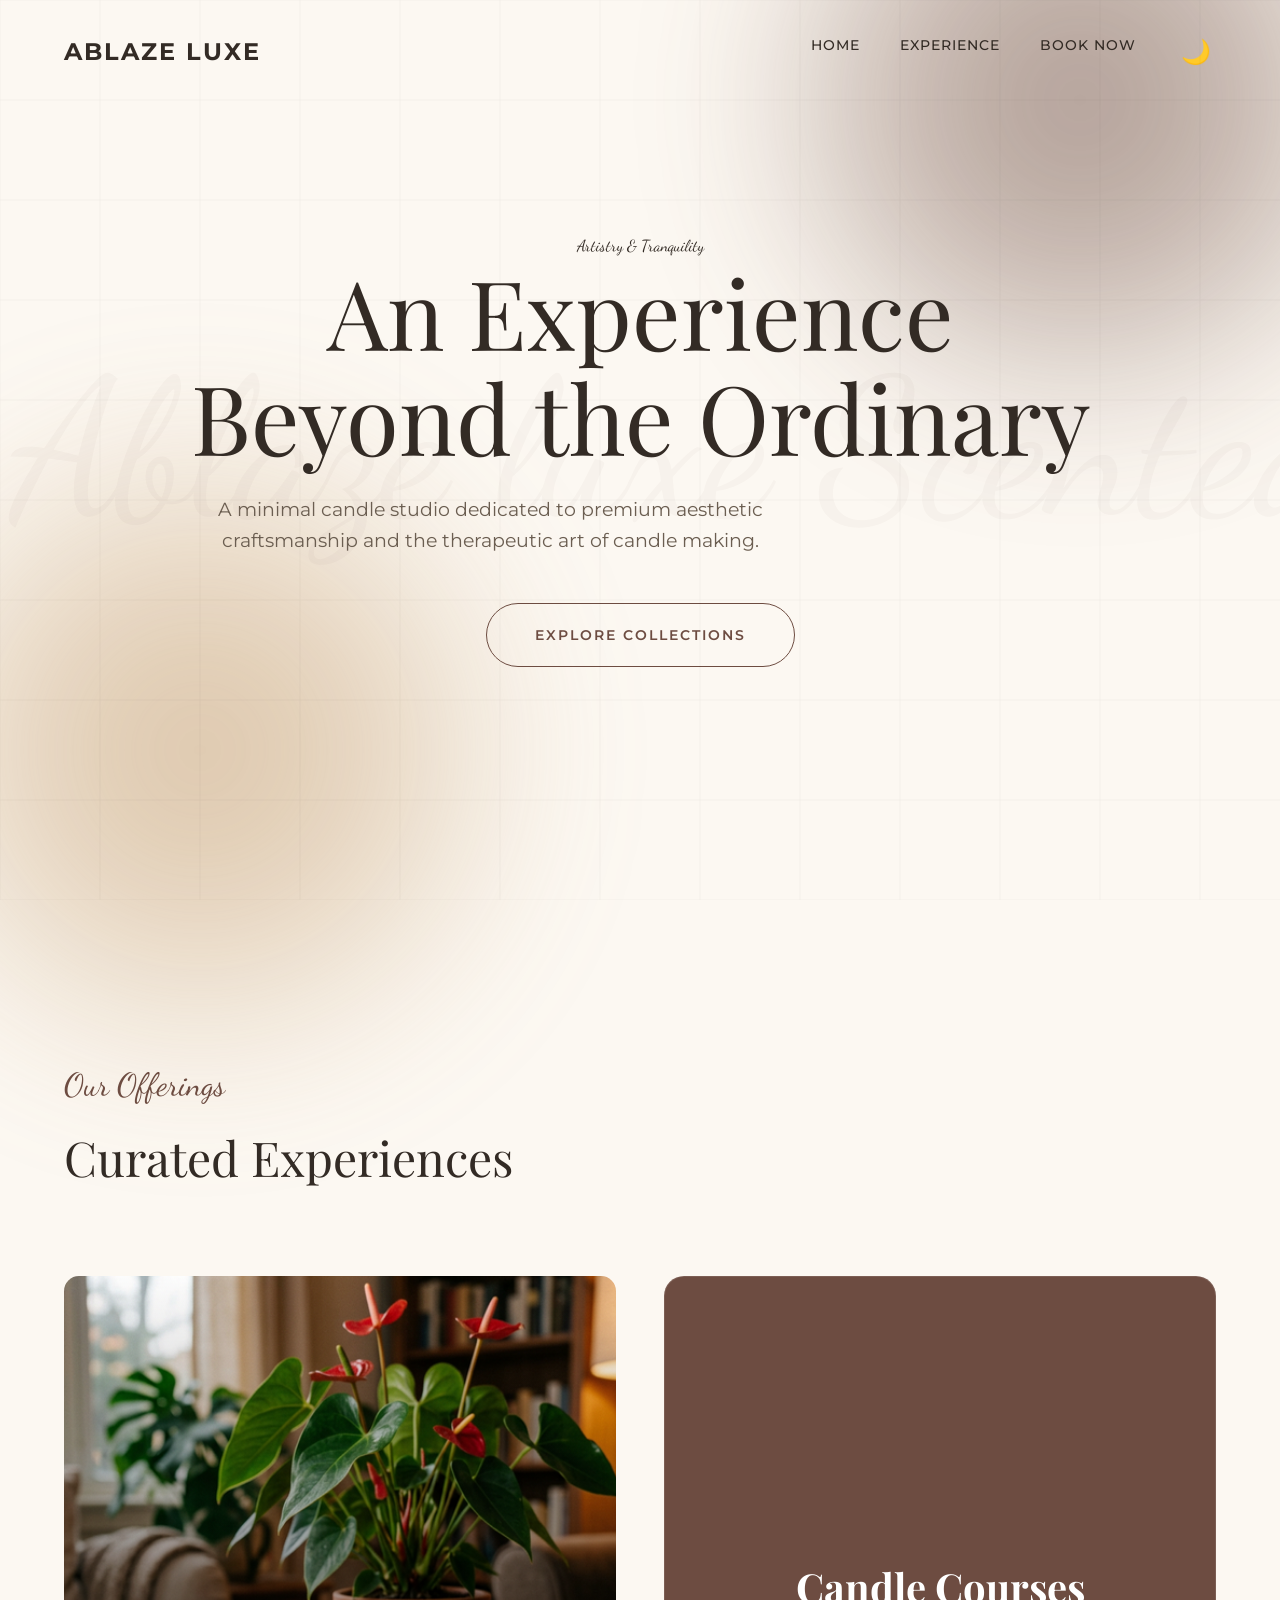
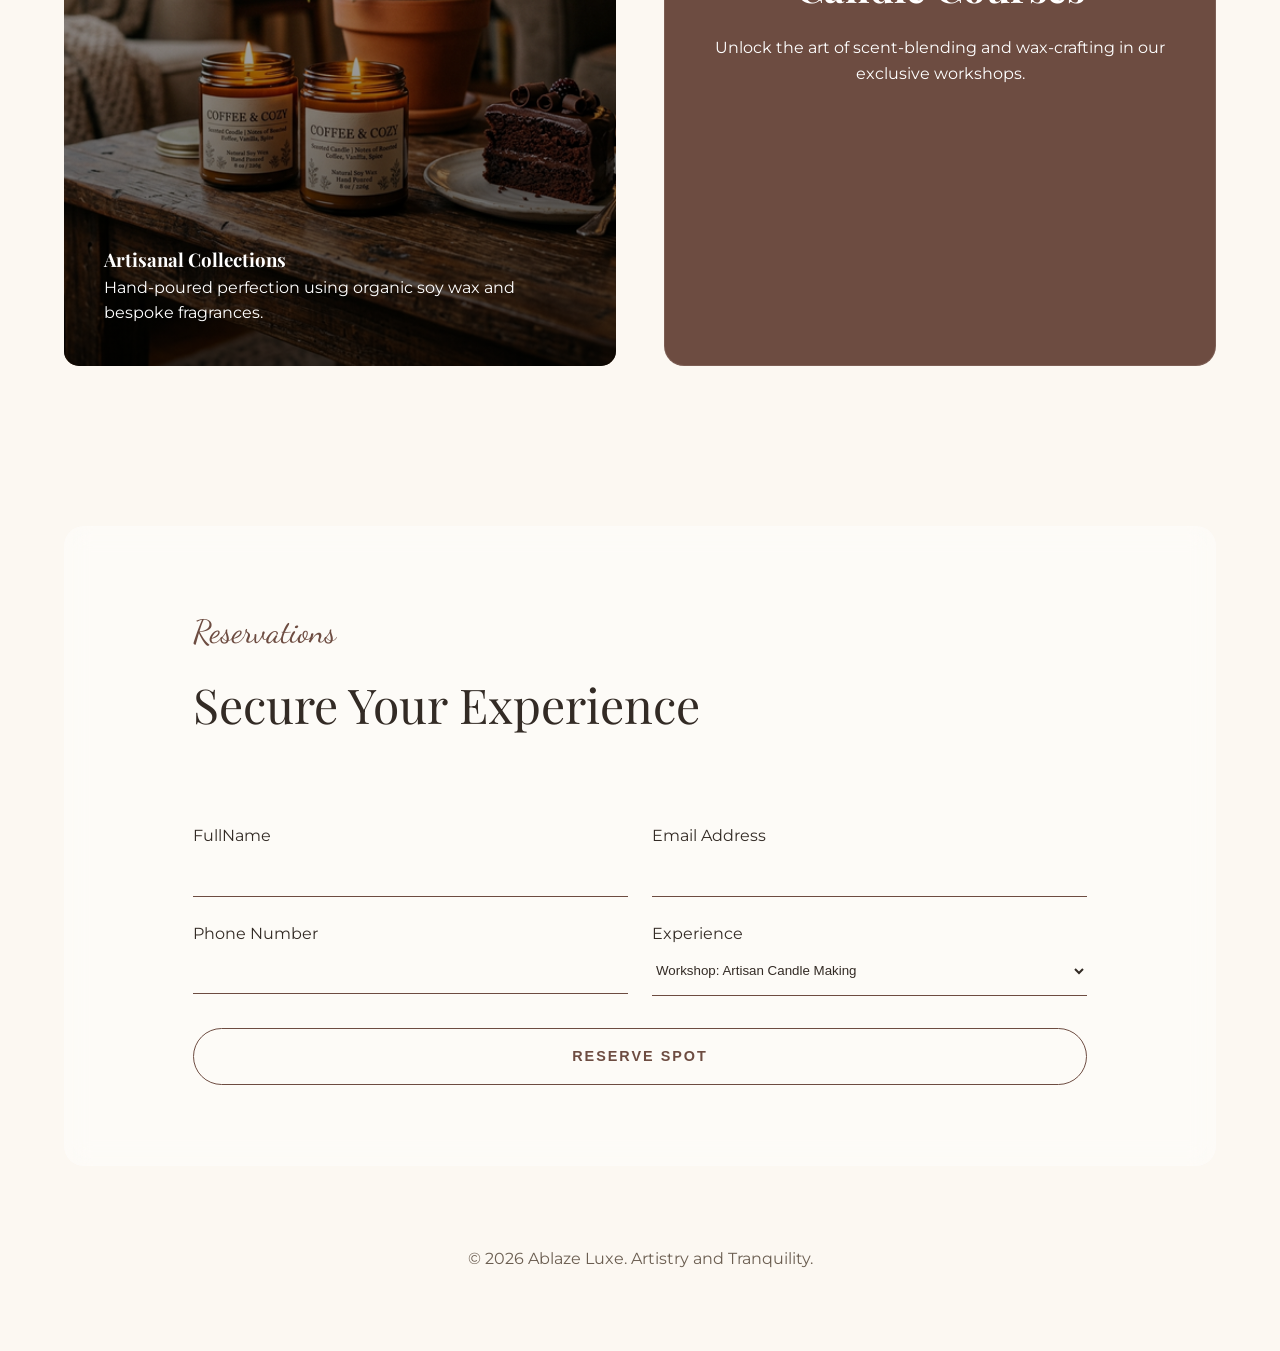
==== templates/index.html @ b3eed7c9 "initial commit" ====
<!DOCTYPE html>
<html lang="en">
<head>
    <meta charset="UTF-8">
    <meta name="viewport" content="width=device-width, initial-scale=1.0">
    <title>Ablaze Luxe — Artisanal Candles & Candle Courses</title>
    <meta name="description" content="Experience the art of artisanal scent with Ablaze Luxe. Premium candles and workshops.">
    <!-- Google Fonts -->
    <link href="https://fonts.googleapis.com/css2?family=Montserrat:wght@300;400;500;600;700&family=Playfair+Display:wght@400;700&family=Dancing+Script:wght@400;700&display=swap" rel="stylesheet">
    <!-- Styles -->
    <link rel="stylesheet" href="/static/css/style.css">
</head>
<body>
    <canvas id="warp-canvas"></canvas>
    
    <div class="blob blob-1"></div>
    <div class="blob blob-2"></div>

    <nav id="navbar">
        <div class="logo">ABLAZE LUXE</div>
        <ul class="nav-links">
            <li><a href="#hero">Home</a></li>
            <li><a href="#services">Experience</a></li>
            <li><a href="#booking">Book Now</a></li>
            <li><button id="theme-toggle" aria-label="Toggle Theme">🌙</button></li>
        </ul>
    </nav>

    <header class="hero" id="hero">
        <div class="hero-bg-text">Ablaze luxe Scented Candle</div>
        <div class="reveal">
            <span class="script">Artistry & Tranquility</span>
            <h1>An Experience<br>Beyond the Ordinary</h1>
            <p>A minimal candle studio dedicated to premium aesthetic craftsmanship and the therapeutic art of candle making.</p>
            <a href="#services" class="btn">Explore Collections</a>
        </div>
    </header>

    <section id="services">
        <div class="section-header reveal">
            <span>Our Offerings</span>
            <h2>Curated Experiences</h2>
        </div>
        <div class="services-grid">
            <div class="service-card reveal">
                <img src="/static/images/service1.png" alt="Artisanal Candles" class="service-img">
                <div class="service-content">
                    <h3>Artisanal Collections</h3>
                    <p>Hand-poured perfection using organic soy wax and bespoke fragrances.</p>
                </div>
            </div>
            <div class="service-card reveal" style="transition-delay: 0.2s;">
                <div class="service-content glass" style="background: var(--primary); color: white; justify-content: center; align-items: center; text-align: center; height: 100%;">
                    <h3 class="serif" style="font-size: 2.5rem;">Candle Courses</h3>
                    <p style="margin-top: 1rem;">Unlock the art of scent-blending and wax-crafting in our exclusive workshops.</p>
                </div>
            </div>
        </div>
    </section>

    <section id="booking" class="glass" style="margin: 0 5%; padding: 5rem 10%;">
        <div class="section-header reveal">
            <span>Reservations</span>
            <h2>Secure Your Experience</h2>
        </div>
        <form id="booking-form" class="reveal">
            <div style="display: grid; grid-template-columns: 1fr 1fr; gap: 1.5rem; margin-bottom: 2rem;">
                <div class="input-group">
                    <label>FullName</label>
                    <input type="text" name="name" required style="width: 100%; border: none; background: transparent; border-bottom: 1px solid var(--primary); padding: 1rem 0; outline: none; color: var(--text-main);">
                </div>
                <div class="input-group">
                    <label>Email Address</label>
                    <input type="email" name="email" required style="width: 100%; border: none; background: transparent; border-bottom: 1px solid var(--primary); padding: 1rem 0; outline: none; color: var(--text-main);">
                </div>
                <div class="input-group">
                    <label>Phone Number</label>
                    <input type="tel" name="phone" required style="width: 100%; border: none; background: transparent; border-bottom: 1px solid var(--primary); padding: 1rem 0; outline: none; color: var(--text-main);">
                </div>
                <div class="input-group">
                    <label>Experience</label>
                    <select name="service" required style="width: 100%; border: none; background: transparent; border-bottom: 1px solid var(--primary); padding: 1rem 0; outline: none; color: var(--text-main);">
                        <option value="candle_course">Workshop: Artisan Candle Making</option>
                        <option value="private_session">Private Fragrance Session</option>
                        <option value="gift_package">Custom Gift Packaging</option>
                    </select>
                </div>
            </div>
            <button type="submit" class="btn" style="width: 100%;">Reserve Spot</button>
        </form>
    </section>

    <footer style="text-align: center; padding: 5rem 0; color: var(--text-muted);">
        <p>&copy; 2026 Ablaze Luxe. Artistry and Tranquility.</p>
    </footer>

    <script src="/static/js/script.js"></script>
</body>
</html>
---- static/css/style.css ----
/* 
    ABLAZE LUXE — PREMIUM DESIGN SYSTEM 
    Color Palette: Coffee & Cream, Espresso, Gold, Charcoal
*/

:root {
    /* Core Branding - "Coffee & Cozy" Vibes */
    --primary: #6D4C41; /* Rich Espresso */
    --secondary: #C19A6B; /* Warm Camel / Sand */
    --accent: #D4AF37;   /* Muted Gold */
    --light-bg: #FCF8F2; /* Creamy White */
    --dark-bg: #12100E;  /* Night Ebony */
    
    /* Semantic Variables */
    --text-main: #332B25;
    --text-muted: #6B5E51;
    --glass: rgba(255, 255, 255, 0.4);
    --glass-dark: rgba(18, 16, 14, 0.6);
    --blur: 12px;
    
    /* Animations */
    --transition: cubic-bezier(0.4, 0, 0.2, 1);
    --smooth: 0.6s var(--transition);
}

[data-theme="dark"] {
    --light-bg: #12100E;
    --text-main: #FCF8F2;
    --text-muted: #C1B5A9;
    --glass: rgba(18, 16, 14, 0.5);
    --primary: #A1887F; /* Lighter Espresso */
}

* {
    margin: 0;
    padding: 0;
    box-sizing: border-box;
}

body {
    font-family: 'Montserrat', sans-serif;
    background-color: var(--light-bg);
    color: var(--text-main);
    transition: background-color var(--smooth), color var(--smooth);
    overflow-x: hidden;
    line-height: 1.6;
}

h1, h2, h3, .serif {
    font-family: 'Playfair Display', serif;
}

.script {
    font-family: 'Dancing Script', cursive;
}

/* Glassmorphism Classes */
.glass {
    background: var(--glass);
    backdrop-filter: blur(var(--blur));
    -webkit-backdrop-filter: blur(var(--blur));
    border: 1px solid rgba(255, 255, 255, 0.1);
    border-radius: 20px;
}

/* ---------------------------------
   VISUAL FLAVOR (Light Leaks & Blobs)
   --------------------------------- */
.blob {
    position: fixed;
    width: 600px;
    height: 600px;
    filter: blur(80px);
    z-index: -1;
    opacity: 0.6;
    border-radius: 50%;
    pointer-events: none;
    animation: move 20s infinite alternate ease-in-out;
}

.blob-1 {
    background: radial-gradient(circle, var(--primary), transparent);
    top: -200px;
    right: -100px;
}

.blob-2 {
    background: radial-gradient(circle, var(--secondary), transparent);
    bottom: -150px;
    left: -100px;
    animation-delay: -5s;
}

@keyframes move {
    0% { transform: translate(0, 0) scale(1); }
    100% { transform: translate(50px, 100px) scale(1.1); }
}

/* ---------------------------------
   HERO & NAVIGATION
   --------------------------------- */
nav {
    position: fixed;
    top: 0;
    width: 100%;
    padding: 2rem 5%;
    display: flex;
    justify-content: space-between;
    align-items: center;
    z-index: 1000;
    transition: padding var(--smooth), background var(--smooth);
}

nav.scrolled {
    padding: 1rem 5%;
    background: var(--glass);
    backdrop-filter: blur(10px);
}

.logo {
    font-weight: 700;
    font-size: 1.5rem;
    letter-spacing: 2px;
}

.nav-links {
    display: flex;
    list-style: none;
    gap: 2.5rem;
}

.nav-links a {
    text-decoration: none;
    color: var(--text-main);
    font-size: 0.9rem;
    font-weight: 500;
    text-transform: uppercase;
    letter-spacing: 1px;
    position: relative;
    transition: opacity 0.3s;
}

.nav-links a::after {
    content: '';
    position: absolute;
    bottom: -5px;
    left: 0;
    width: 0;
    height: 2px;
    background: var(--accent);
    transition: width 0.4s;
}

.nav-links a:hover::after {
    width: 100%;
}

/* ---------------------------------
   HERO SECTION
   --------------------------------- */
.hero {
    height: 100vh;
    display: flex;
    flex-direction: column;
    justify-content: center;
    align-items: center;
    text-align: center;
    position: relative;
    padding: 0 10%;
}

.hero-bg-text {
    position: absolute;
    font-size: 15vw;
    font-family: 'Dancing Script', cursive;
    color: var(--primary);
    opacity: 0.03;
    white-space: nowrap;
    z-index: -1;
    user-select: none;
    pointer-events: none;
    animation: slideText 60s infinite linear;
}

@keyframes slideText {
    0% { transform: translateX(20%); }
    100% { transform: translateX(-100%); }
}

.hero h1 {
    font-size: clamp(3rem, 10vw, 6rem);
    line-height: 1.1;
    margin-bottom: 1.5rem;
    font-weight: 300;
}

.hero p {
    font-size: 1.2rem;
    color: var(--text-muted);
    max-width: 600px;
    margin-bottom: 3rem;
}

.btn {
    display: inline-block;
    padding: 1.2rem 3rem;
    border: 1px solid var(--primary);
    text-decoration: none;
    color: var(--primary);
    border-radius: 50px;
    font-size: 0.9rem;
    font-weight: 600;
    text-transform: uppercase;
    letter-spacing: 2px;
    transition: all 0.4s;
    background: transparent;
    cursor: pointer;
}

.btn:hover {
    background: var(--primary);
    color: white;
    transform: translateY(-5px);
    box-shadow: 0 15px 30px rgba(0,0,0,0.1);
}

/* ---------------------------------
   SECTIONS
   --------------------------------- */
section {
    padding: 10rem 5%;
}

.section-header {
    margin-bottom: 5rem;
}

.section-header span {
    font-family: 'Dancing Script', cursive;
    color: var(--primary);
    font-size: 2rem;
    display: block;
    margin-bottom: 0.5rem;
}

.section-header h2 {
    font-size: 3rem;
    font-weight: 300;
}

/* Services Grid */
.services-grid {
    display: grid;
    grid-template-columns: repeat(auto-fit, minmax(300px, 1fr));
    gap: 3rem;
}

.service-card {
    position: relative;
    overflow: hidden;
    aspect-ratio: 4/5;
    border-radius: 15px;
    transition: transform 0.6s var(--transition);
}

.service-img {
    width: 100%;
    height: 100%;
    object-fit: cover;
    transition: transform 1.2s var(--transition);
}

.service-content {
    position: absolute;
    inset: 0;
    background: linear-gradient(to top, rgba(0,0,0,0.7), transparent);
    display: flex;
    flex-direction: column;
    justify-content: flex-end;
    padding: 2.5rem;
    color: white;
}

.service-card:hover { transform: translateY(-15px); }
.service-card:hover .service-img { transform: scale(1.1); }

/* Fade Animations */
.reveal {
    opacity: 0;
    transform: translateY(50px);
    transition: all 1s var(--transition);
}

.reveal.active {
    opacity: 1;
    transform: translateY(0);
}

/* Dark Mode Toggle */
#theme-toggle {
    background: none;
    border: none;
    cursor: pointer;
    font-size: 1.5rem;
    color: var(--text-main);
    z-index: 1001;
    width: 40px;
    height: 40px;
    display: flex;
    align-items: center;
    justify-content: center;
    border-radius: 50%;
    transition: background 0.3s;
}

#theme-toggle:hover {
    background: var(--glass);
}

/* Cursor Grid Warp Effect */
#warp-canvas {
    position: fixed;
    top: 0;
    left: 0;
    width: 100vw;
    height: 100vh;
    z-index: 9999;
    pointer-events: none;
}
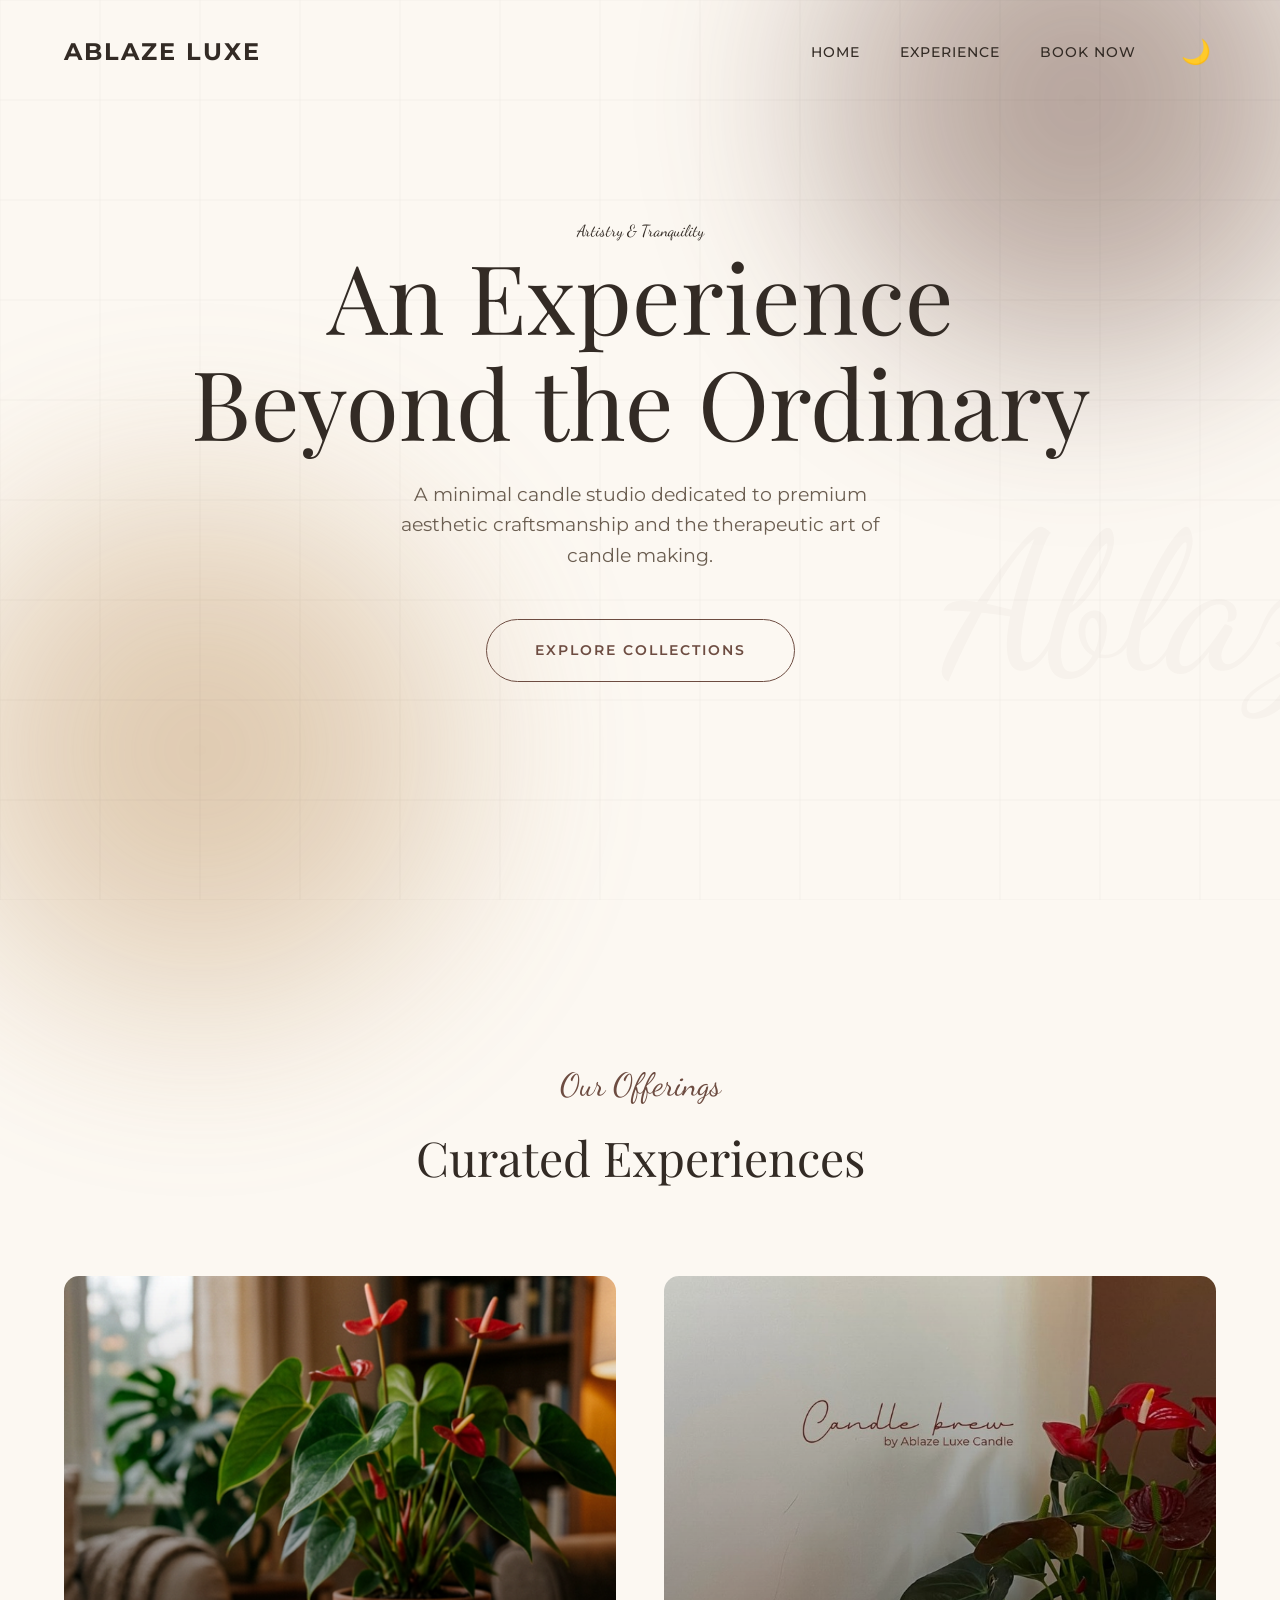
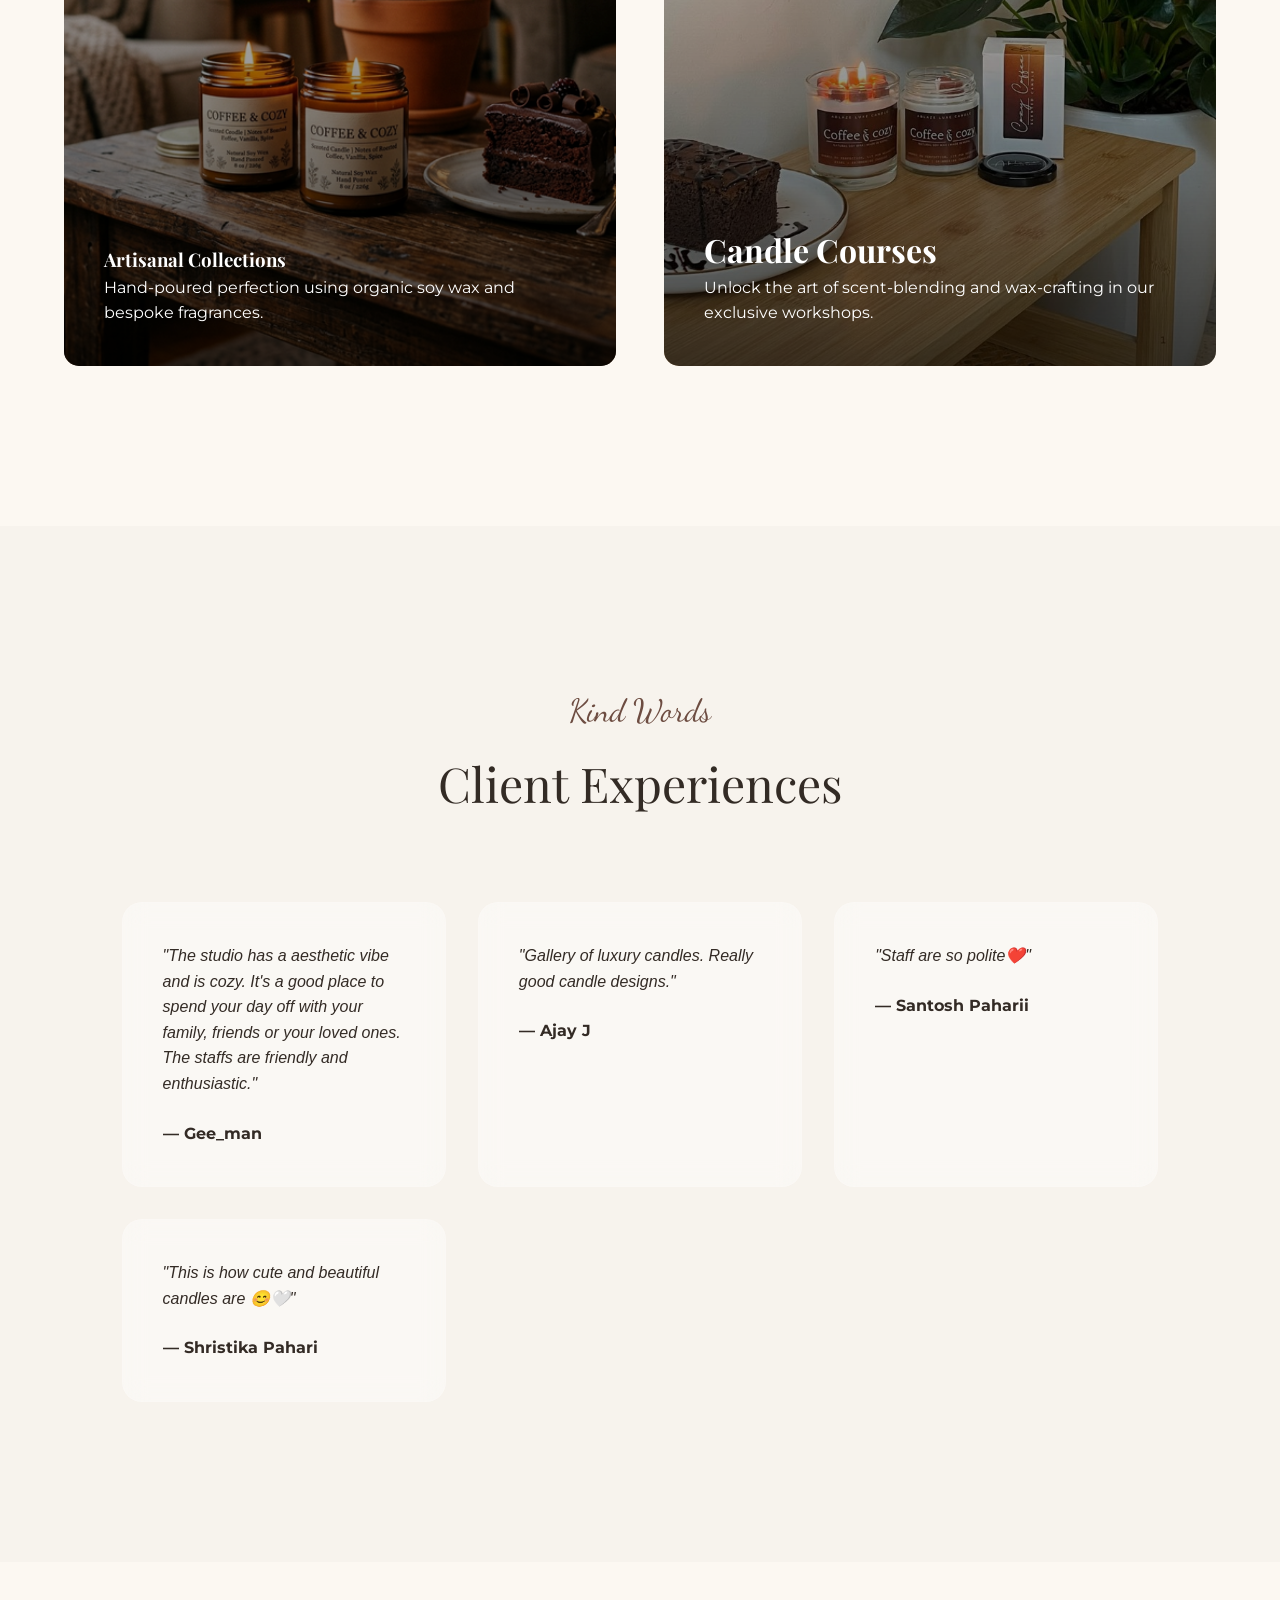
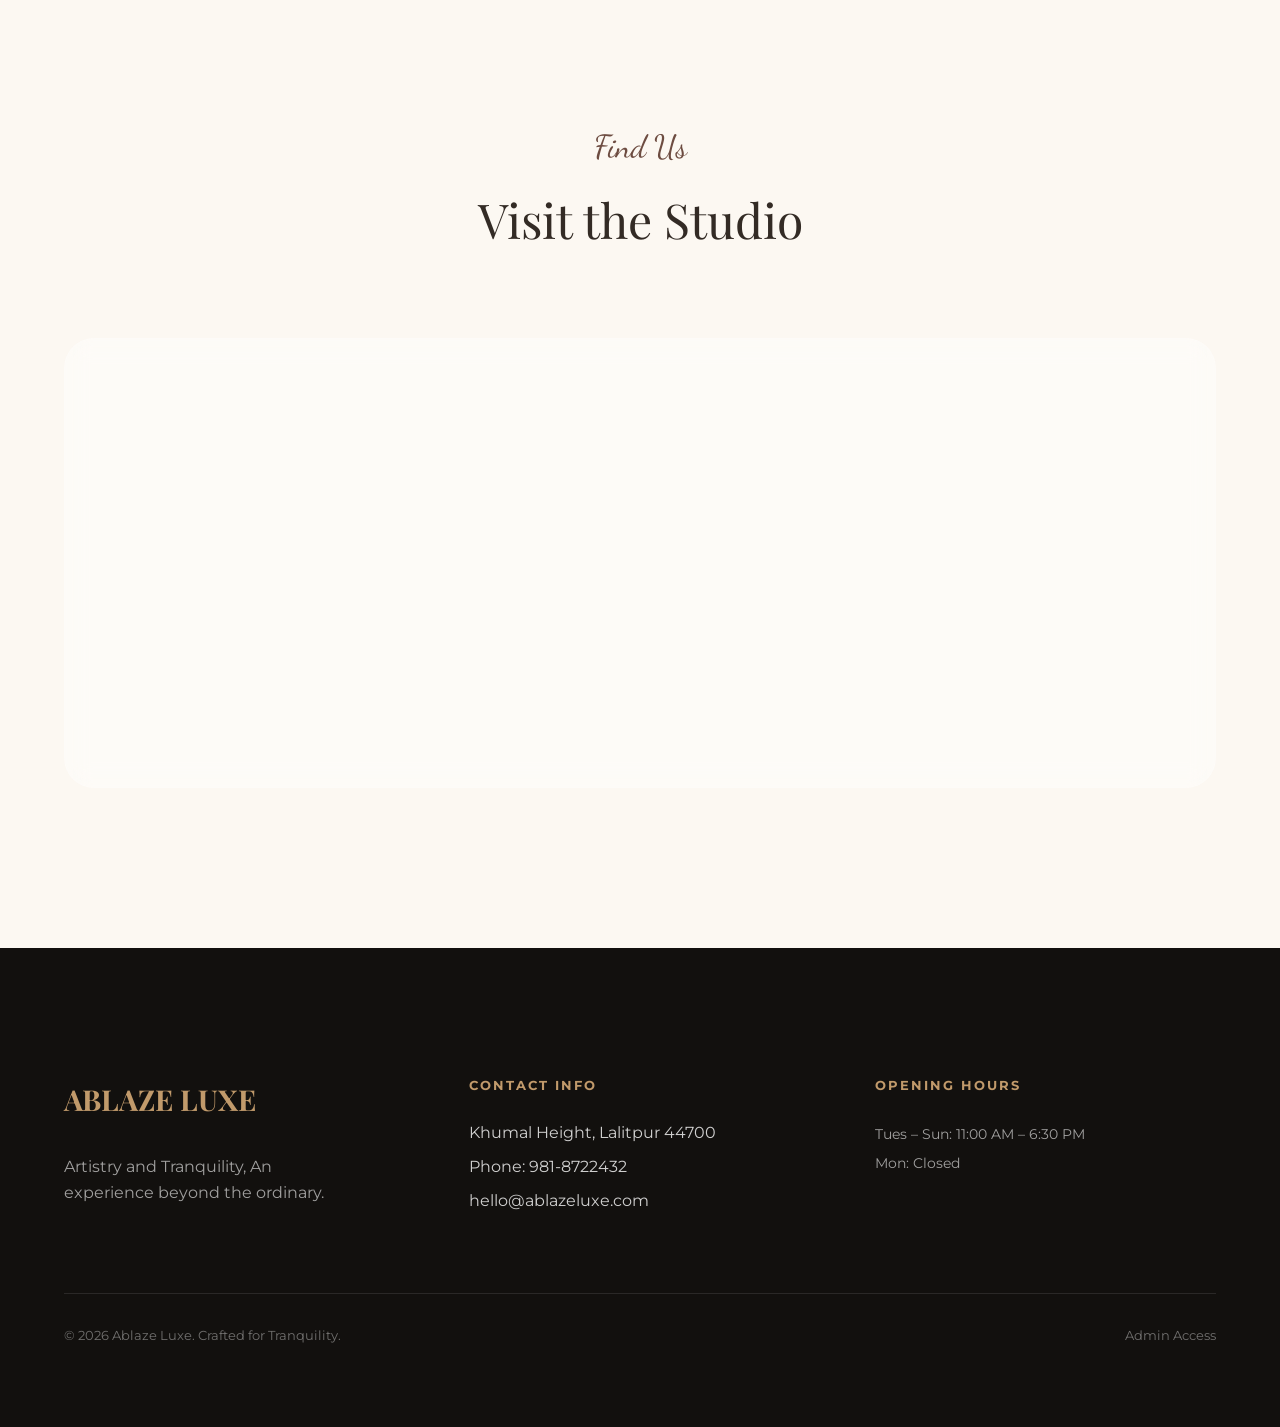
==== commit 540d2807: "added a few pages, made some changes" ====
--- a/templates/index.html
+++ b/templates/index.html
@@ -42,56 +42,84 @@
             <h2>Curated Experiences</h2>
         </div>
         <div class="services-grid">
-            <div class="service-card reveal">
+            <a href="/booking?type=collection" class="service-card reveal" style="text-decoration: none;">
                 <img src="/static/images/service1.png" alt="Artisanal Candles" class="service-img">
                 <div class="service-content">
                     <h3>Artisanal Collections</h3>
                     <p>Hand-poured perfection using organic soy wax and bespoke fragrances.</p>
                 </div>
+            </a>
+            <a href="/booking?type=course" class="service-card reveal" style="transition-delay: 0.2s; text-decoration: none;">
+                <img src="/static/images/service3.jpg" alt="Candle Courses" class="service-img">
+                <div class="service-content">
+                    <h3 class="serif" style="font-size: 2rem;">Candle Courses</h3>
+                    <p>Unlock the art of scent-blending and wax-crafting in our exclusive workshops.</p>
+                </div>
+            </a>
+        </div>
+    </section>
+
+    <section id="reviews" style="background: rgba(0,0,0,0.02); width: 100vw; max-width: none;">
+        <div class="section-header reveal">
+            <span>Kind Words</span>
+            <h2>Client Experiences</h2>
+        </div>
+        <div class="reviews-grid" style="display: grid; grid-template-columns: repeat(auto-fit, minmax(300px, 1fr)); gap: 2rem; width: 100%; max-width: 1200px; padding: 0 5%;">
+            <div class="glass reveal" style="padding: 2.5rem;">
+                <p style="font-style: italic; margin-bottom: 1.5rem;">"The studio has a aesthetic vibe and is cozy. It's a good place to spend your day off with your family, friends or your loved ones. The staffs are friendly and enthusiastic."</p>
+                <strong>— Gee_man</strong>
             </div>
-            <div class="service-card reveal" style="transition-delay: 0.2s;">
-                <div class="service-content glass" style="background: var(--primary); color: white; justify-content: center; align-items: center; text-align: center; height: 100%;">
-                    <h3 class="serif" style="font-size: 2.5rem;">Candle Courses</h3>
-                    <p style="margin-top: 1rem;">Unlock the art of scent-blending and wax-crafting in our exclusive workshops.</p>
-                </div>
+            <div class="glass reveal" style="padding: 2.5rem; transition-delay: 0.1s;">
+                <p style="font-style: italic; margin-bottom: 1.5rem;">"Gallery of luxury candles. Really good candle designs."</p>
+                <strong>— Ajay J</strong>
+            </div>
+            <div class="glass reveal" style="padding: 2.5rem; transition-delay: 0.2s;">
+                <p style="font-style: italic; margin-bottom: 1.5rem;">"Staff are so polite❤️"</p>
+                <strong>— Santosh Paharii</strong>
+            </div>
+            <div class="glass reveal" style="padding: 2.5rem; transition-delay: 0.3s;">
+                <p style="font-style: italic; margin-bottom: 1.5rem;">"This is how cute and beautiful candles are 😊🤍"</p>
+                <strong>— Shristika Pahari</strong>
             </div>
         </div>
     </section>
 
-    <section id="booking" class="glass" style="margin: 0 5%; padding: 5rem 10%;">
+    <section id="location">
         <div class="section-header reveal">
-            <span>Reservations</span>
-            <h2>Secure Your Experience</h2>
+            <span>Find Us</span>
+            <h2>Visit the Studio</h2>
         </div>
-        <form id="booking-form" class="reveal">
-            <div style="display: grid; grid-template-columns: 1fr 1fr; gap: 1.5rem; margin-bottom: 2rem;">
-                <div class="input-group">
-                    <label>FullName</label>
-                    <input type="text" name="name" required style="width: 100%; border: none; background: transparent; border-bottom: 1px solid var(--primary); padding: 1rem 0; outline: none; color: var(--text-main);">
-                </div>
-                <div class="input-group">
-                    <label>Email Address</label>
-                    <input type="email" name="email" required style="width: 100%; border: none; background: transparent; border-bottom: 1px solid var(--primary); padding: 1rem 0; outline: none; color: var(--text-main);">
-                </div>
-                <div class="input-group">
-                    <label>Phone Number</label>
-                    <input type="tel" name="phone" required style="width: 100%; border: none; background: transparent; border-bottom: 1px solid var(--primary); padding: 1rem 0; outline: none; color: var(--text-main);">
-                </div>
-                <div class="input-group">
-                    <label>Experience</label>
-                    <select name="service" required style="width: 100%; border: none; background: transparent; border-bottom: 1px solid var(--primary); padding: 1rem 0; outline: none; color: var(--text-main);">
-                        <option value="candle_course">Workshop: Artisan Candle Making</option>
-                        <option value="private_session">Private Fragrance Session</option>
-                        <option value="gift_package">Custom Gift Packaging</option>
-                    </select>
-                </div>
-            </div>
-            <button type="submit" class="btn" style="width: 100%;">Reserve Spot</button>
-        </form>
+        <div class="map-container reveal glass" style="width: 100%; height: 450px; overflow: hidden; border-radius: 30px;">
+            <iframe src="https://www.google.com/maps/embed?pb=!1m18!1m12!1m3!1d3533.9527231346274!2d85.3282961752519!3d27.656934376211435!2m3!1f0!2f0!3f0!3m2!1i1024!2i768!4f13.1!3m3!1m2!1s0x39eb17680e13efe7%3A0xef4968a3a615b024!2sAblaze%20Luxe%20Candle!5e0!3m2!1sen!2snp!4v1773405665651!5m2!1sen!2snp" width="100%" height="100%" style="border:0; filter: grayscale(1) invert(var(--map-invert)); opacity: 0.8;" allowfullscreen="" loading="lazy"></iframe>
+        </div>
     </section>
 
-    <footer style="text-align: center; padding: 5rem 0; color: var(--text-muted);">
-        <p>&copy; 2026 Ablaze Luxe. Artistry and Tranquility.</p>
+    <footer style="background: #12100E; color: white; padding: 8rem 5% 5rem; width: 100vw; text-align: left;">
+        <div style="display: grid; grid-template-columns: repeat(auto-fit, minmax(250px, 1fr)); gap: 4rem; max-width: 1200px; margin: 0 auto;">
+            <div>
+                <h3 class="serif" style="font-size: 1.8rem; margin-bottom: 2rem; color: var(--secondary);">ABLAZE LUXE</h3>
+                <p style="color: rgba(255,255,255,0.6); max-width: 300px;">Artistry and Tranquility, An experience beyond the ordinary.</p>
+            </div>
+            <div>
+                <h4 style="letter-spacing: 2px; text-transform: uppercase; font-size: 0.8rem; margin-bottom: 1.5rem; color: var(--secondary);">Contact Info</h4>
+                <p style="color: rgba(255,255,255,0.8); margin-bottom: 0.5rem;">Khumal Height, Lalitpur 44700</p>
+                <p style="color: rgba(255,255,255,0.8); margin-bottom: 0.5rem;">Phone: 981-8722432</p>
+                <p style="color: rgba(255,255,255,0.8);"><a href="mailto:hello@ablazeluxe.com" style="color: inherit; text-decoration: none;">hello@ablazeluxe.com</a></p>
+            </div>
+            <div>
+                <h4 style="letter-spacing: 2px; text-transform: uppercase; font-size: 0.8rem; margin-bottom: 1.5rem; color: var(--secondary);">Opening Hours</h4>
+                <p style="color: rgba(255,255,255,0.6); font-size: 0.9rem; line-height: 2;">
+                    Tues – Sun: 11:00 AM – 6:30 PM<br>
+                    Mon: Closed
+                </p>
+            </div>
+        </div>
+        <div style="max-width: 1200px; margin: 5rem auto 0; padding-top: 2rem; border-top: 1px solid rgba(255,255,255,0.1); display: flex; justify-content: space-between; align-items: center; flex-wrap: wrap; gap: 1rem;">
+            <p style="font-size: 0.8rem; color: rgba(255,255,255,0.4);">&copy; 2026 Ablaze Luxe. Crafted for Tranquility.</p>
+            <div style="display: flex; gap: 2rem;">
+                <a href="/admin" style="font-size: 0.8rem; color: rgba(255,255,255,0.4); text-decoration: none;">Admin Access</a>
+            </div>
+        </div>
     </footer>
 
     <script src="/static/js/script.js"></script>
--- a/static/css/style.css
+++ b/static/css/style.css
@@ -17,6 +17,7 @@
     --glass: rgba(255, 255, 255, 0.4);
     --glass-dark: rgba(18, 16, 14, 0.6);
     --blur: 12px;
+    --map-invert: 0;
     
     /* Animations */
     --transition: cubic-bezier(0.4, 0, 0.2, 1);
@@ -29,12 +30,20 @@
     --text-muted: #C1B5A9;
     --glass: rgba(18, 16, 14, 0.5);
     --primary: #A1887F; /* Lighter Espresso */
+    --map-invert: 1;
 }
 
 * {
     margin: 0;
     padding: 0;
     box-sizing: border-box;
+}
+
+html, body {
+    overflow-x: hidden;
+    width: 100%;
+    margin: 0;
+    padding: 0;
 }
 
 body {
@@ -42,8 +51,10 @@
     background-color: var(--light-bg);
     color: var(--text-main);
     transition: background-color var(--smooth), color var(--smooth);
-    overflow-x: hidden;
     line-height: 1.6;
+    display: flex;
+    flex-direction: column;
+    align-items: center;
 }
 
 h1, h2, h3, .serif {
@@ -102,6 +113,7 @@
 nav {
     position: fixed;
     top: 0;
+    left: 0;
     width: 100%;
     padding: 2rem 5%;
     display: flex;
@@ -127,6 +139,7 @@
     display: flex;
     list-style: none;
     gap: 2.5rem;
+    align-items: center;
 }
 
 .nav-links a {
@@ -166,11 +179,24 @@
     align-items: center;
     text-align: center;
     position: relative;
-    padding: 0 10%;
+    padding: 0 5%; /* Reduced padding for better mobile space */
+    width: 100%;
+    box-sizing: border-box;
+}
+
+.hero .reveal {
+    display: flex;
+    flex-direction: column;
+    align-items: center;
+    justify-content: center;
+    width: 100%;
 }
 
 .hero-bg-text {
     position: absolute;
+    top: 50%;
+    left: 50%;
+    transform: translate(-50%, -50%);
     font-size: 15vw;
     font-family: 'Dancing Script', cursive;
     color: var(--primary);
@@ -179,26 +205,38 @@
     z-index: -1;
     user-select: none;
     pointer-events: none;
-    animation: slideText 60s infinite linear;
-}
-
-@keyframes slideText {
-    0% { transform: translateX(20%); }
-    100% { transform: translateX(-100%); }
 }
 
 .hero h1 {
-    font-size: clamp(3rem, 10vw, 6rem);
+    font-size: clamp(2.5rem, 8vw, 6rem);
     line-height: 1.1;
     margin-bottom: 1.5rem;
     font-weight: 300;
+    max-width: 90vw;
 }
 
 .hero p {
-    font-size: 1.2rem;
+    font-size: clamp(1rem, 4vw, 1.2rem);
     color: var(--text-muted);
-    max-width: 600px;
+    max-width: 500px; /* Constrained for better readability */
+    width: 100%;
     margin-bottom: 3rem;
+    text-align: center;
+}
+
+/* Mobile Specific Tweaks */
+@media (max-width: 768px) {
+    section {
+        padding: 5rem 5%;
+    }
+    
+    .nav-links {
+        display: none; /* Consider a hamburger menu for later */
+    }
+    
+    .hero-bg-text {
+        font-size: 25vw; /* Bigger for mobile background */
+    }
 }
 
 .btn {
@@ -229,10 +267,18 @@
    --------------------------------- */
 section {
     padding: 10rem 5%;
+    display: flex;
+    flex-direction: column;
+    align-items: center;
+    justify-content: center;
+    width: 100%;
+    max-width: 1400px;
+    margin: 0 auto;
 }
 
 .section-header {
     margin-bottom: 5rem;
+    text-align: center;
 }
 
 .section-header span {
@@ -253,6 +299,7 @@
     display: grid;
     grid-template-columns: repeat(auto-fit, minmax(300px, 1fr));
     gap: 3rem;
+    width: 100%;
 }
 
 .service-card {
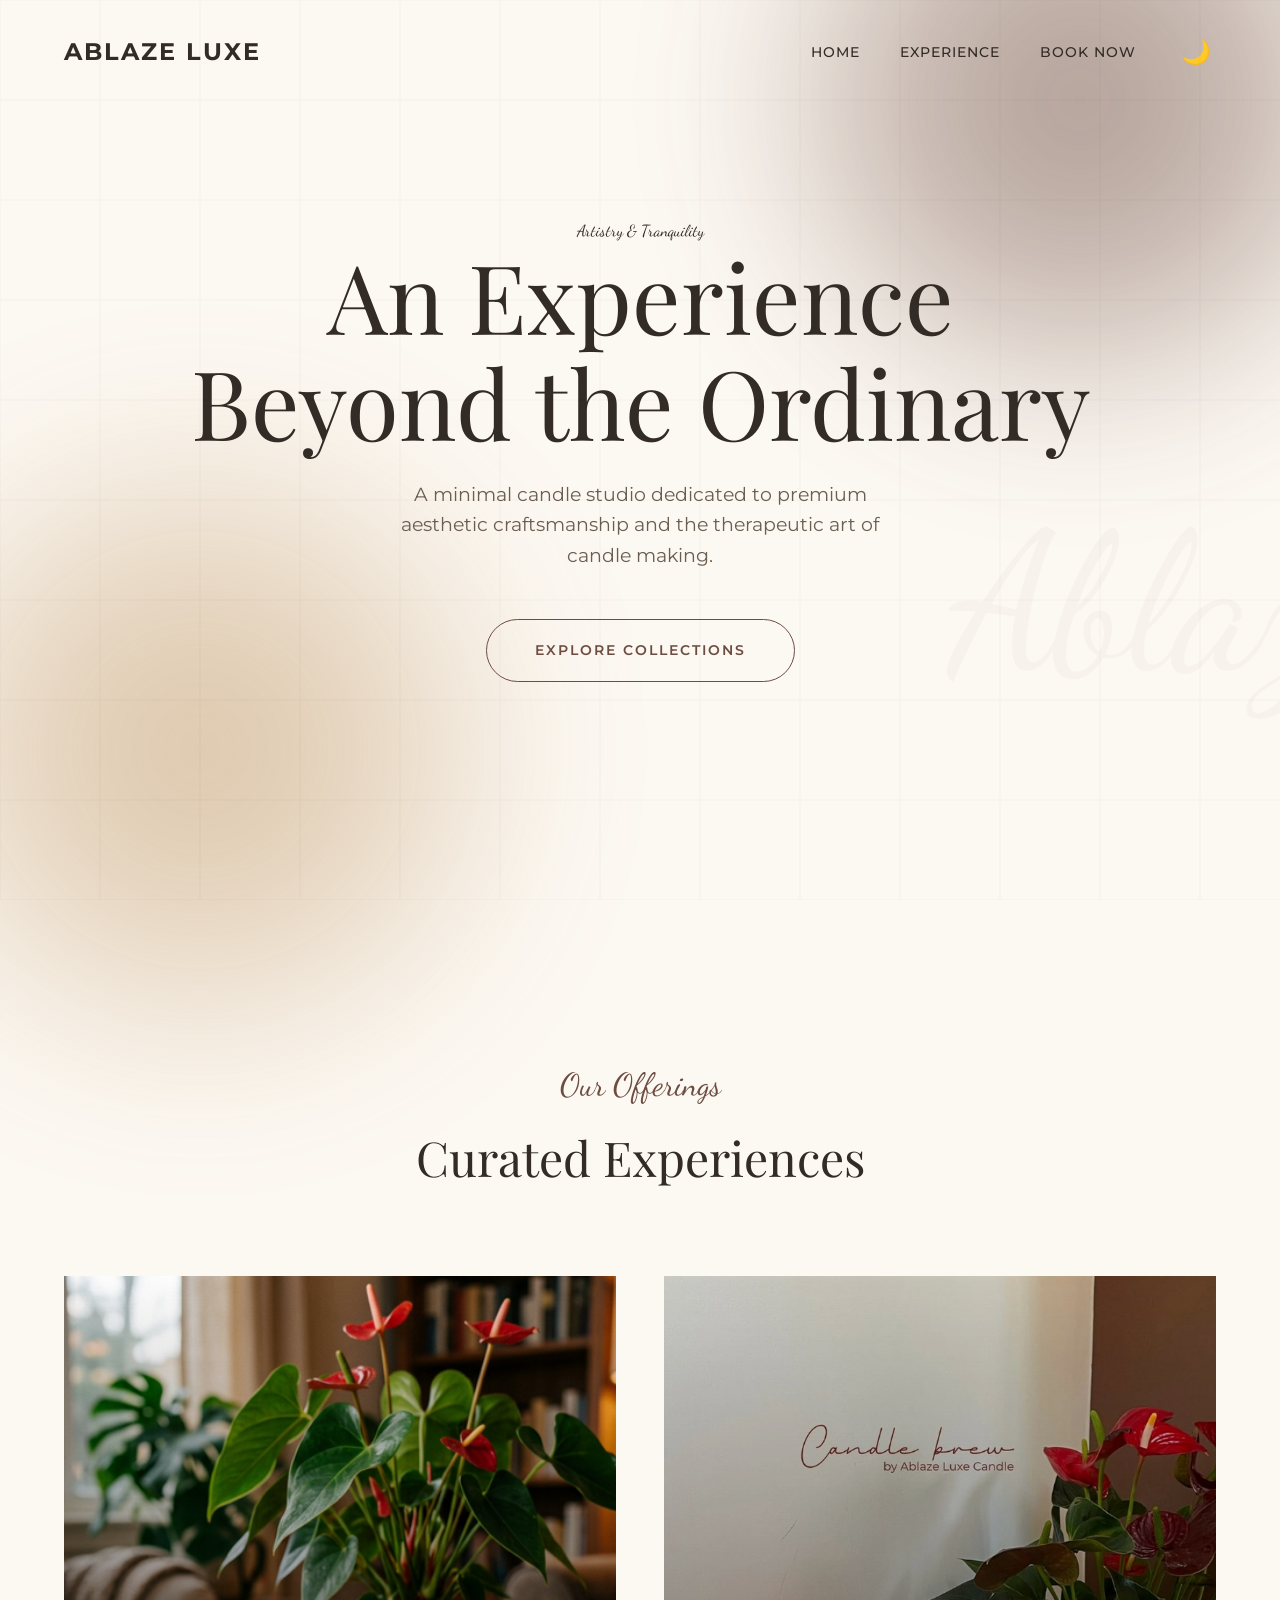
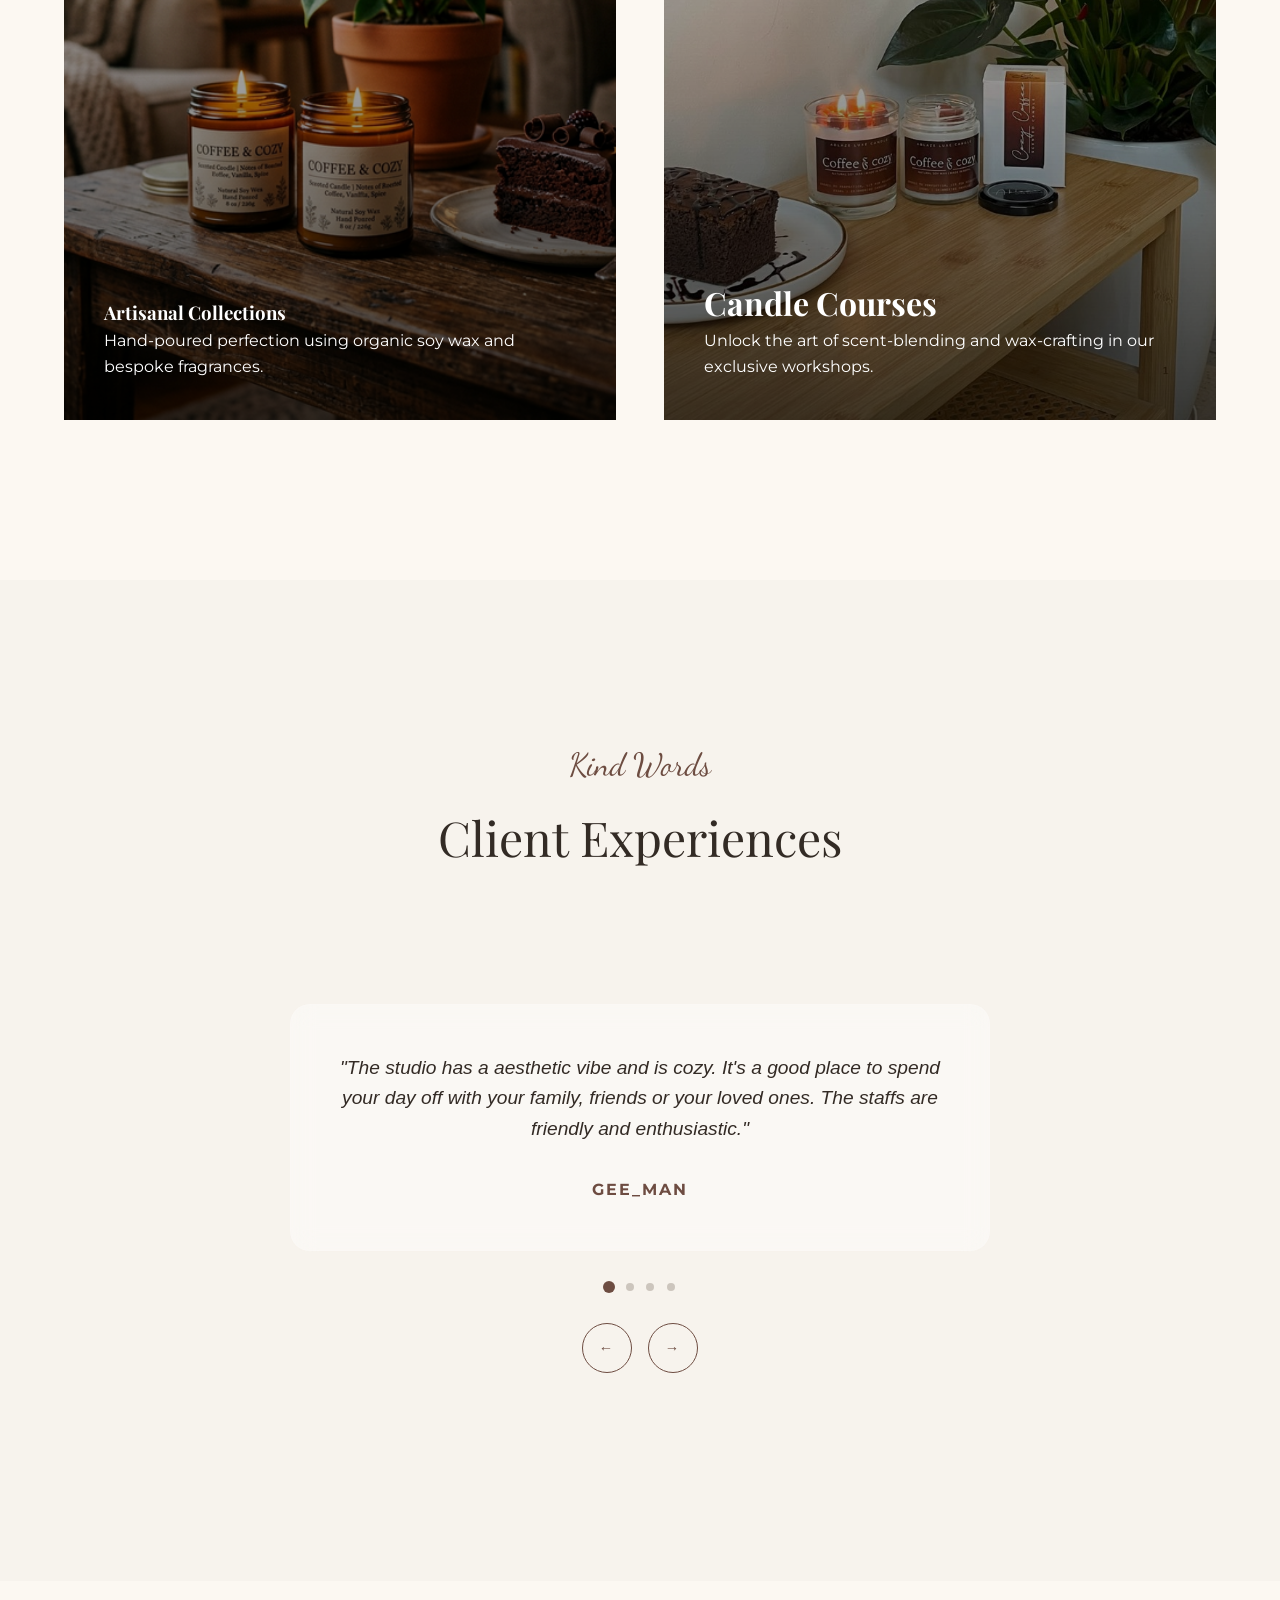
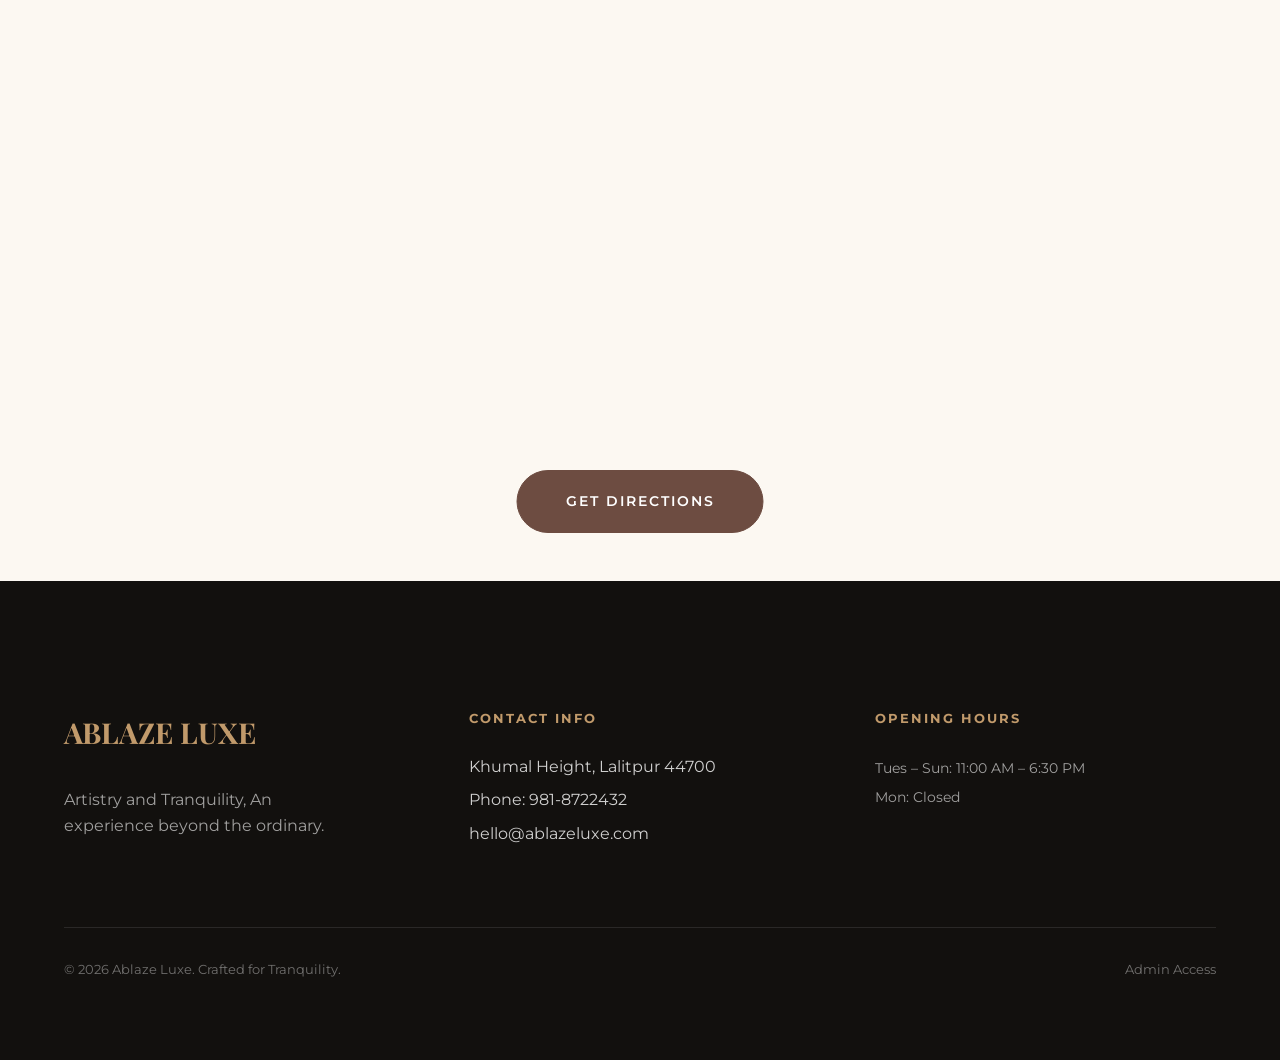
==== commit 0e403269: "made changes" ====
--- a/templates/index.html
+++ b/templates/index.html
@@ -5,9 +5,7 @@
     <meta name="viewport" content="width=device-width, initial-scale=1.0">
     <title>Ablaze Luxe — Artisanal Candles & Candle Courses</title>
     <meta name="description" content="Experience the art of artisanal scent with Ablaze Luxe. Premium candles and workshops.">
-    <!-- Google Fonts -->
     <link href="https://fonts.googleapis.com/css2?family=Montserrat:wght@300;400;500;600;700&family=Playfair+Display:wght@400;700&family=Dancing+Script:wght@400;700&display=swap" rel="stylesheet">
-    <!-- Styles -->
     <link rel="stylesheet" href="/static/css/style.css">
 </head>
 <body>
@@ -64,33 +62,52 @@
             <span>Kind Words</span>
             <h2>Client Experiences</h2>
         </div>
-        <div class="reviews-grid" style="display: grid; grid-template-columns: repeat(auto-fit, minmax(300px, 1fr)); gap: 2rem; width: 100%; max-width: 1200px; padding: 0 5%;">
-            <div class="glass reveal" style="padding: 2.5rem;">
-                <p style="font-style: italic; margin-bottom: 1.5rem;">"The studio has a aesthetic vibe and is cozy. It's a good place to spend your day off with your family, friends or your loved ones. The staffs are friendly and enthusiastic."</p>
-                <strong>— Gee_man</strong>
+        <div class="reviews-carousel-container reveal">
+            <div class="reviews-track" id="reviews-track">
+                <div class="review-slide">
+                    <div class="glass" style="padding: 3rem; text-align: center; max-width: 700px;">
+                        <p style="font-style: italic; font-size: 1.2rem; margin-bottom: 2rem; color: var(--text-main);">"The studio has a aesthetic vibe and is cozy. It's a good place to spend your day off with your family, friends or your loved ones. The staffs are friendly and enthusiastic."</p>
+                        <strong style="color: var(--primary); letter-spacing: 2px;">GEE_MAN</strong>
+                    </div>
+                </div>
+                <div class="review-slide">
+                    <div class="glass" style="padding: 3rem; text-align: center; max-width: 700px;">
+                        <p style="font-style: italic; font-size: 1.2rem; margin-bottom: 2rem; color: var(--text-main);">"Gallery of luxury candles. Really good candle designs."</p>
+                        <strong style="color: var(--primary); letter-spacing: 2px;">AJAY J</strong>
+                    </div>
+                </div>
+                <div class="review-slide">
+                    <div class="glass" style="padding: 3rem; text-align: center; max-width: 700px;">
+                        <p style="font-style: italic; font-size: 1.2rem; margin-bottom: 2rem; color: var(--text-main);">"Staff are so polite❤️"</p>
+                        <strong style="color: var(--primary); letter-spacing: 2px;">SANTOSH PAHARI</strong>
+                    </div>
+                </div>
+                <div class="review-slide">
+                    <div class="glass" style="padding: 3rem; text-align: center; max-width: 700px;">
+                        <p style="font-style: italic; font-size: 1.2rem; margin-bottom: 2rem; color: var(--text-main);">"This is how cute and beautiful candles are 😊🤍"</p>
+                        <strong style="color: var(--primary); letter-spacing: 2px;">SHRISTIKA PAHARI</strong>
+                    </div>
+                </div>
             </div>
-            <div class="glass reveal" style="padding: 2.5rem; transition-delay: 0.1s;">
-                <p style="font-style: italic; margin-bottom: 1.5rem;">"Gallery of luxury candles. Really good candle designs."</p>
-                <strong>— Ajay J</strong>
+            <div class="carousel-dots" id="carousel-dots">
+                <div class="dot active" onclick="goToSlide(0)"></div>
+                <div class="dot" onclick="goToSlide(1)"></div>
+                <div class="dot" onclick="goToSlide(2)"></div>
+                <div class="dot" onclick="goToSlide(3)"></div>
             </div>
-            <div class="glass reveal" style="padding: 2.5rem; transition-delay: 0.2s;">
-                <p style="font-style: italic; margin-bottom: 1.5rem;">"Staff are so polite❤️"</p>
-                <strong>— Santosh Paharii</strong>
-            </div>
-            <div class="glass reveal" style="padding: 2.5rem; transition-delay: 0.3s;">
-                <p style="font-style: italic; margin-bottom: 1.5rem;">"This is how cute and beautiful candles are 😊🤍"</p>
-                <strong>— Shristika Pahari</strong>
+            <div style="display: flex; justify-content: center; gap: 1rem; margin-top: 2rem;">
+                <button onclick="moveSlide(-1)" class="btn" style="padding: 0.5rem 1.5rem; border-radius: 50%; width: 50px; height: 50px; display: flex; align-items: center; justify-content: center;">←</button>
+                <button onclick="moveSlide(1)" class="btn" style="padding: 0.5rem 1.5rem; border-radius: 50%; width: 50px; height: 50px; display: flex; align-items: center; justify-content: center;">→</button>
             </div>
         </div>
     </section>
 
     <section id="location">
-        <div class="section-header reveal">
-            <span>Find Us</span>
-            <h2>Visit the Studio</h2>
-        </div>
-        <div class="map-container reveal glass" style="width: 100%; height: 450px; overflow: hidden; border-radius: 30px;">
+        <div class="map-container reveal">
             <iframe src="https://www.google.com/maps/embed?pb=!1m18!1m12!1m3!1d3533.9527231346274!2d85.3282961752519!3d27.656934376211435!2m3!1f0!2f0!3f0!3m2!1i1024!2i768!4f13.1!3m3!1m2!1s0x39eb17680e13efe7%3A0xef4968a3a615b024!2sAblaze%20Luxe%20Candle!5e0!3m2!1sen!2snp!4v1773405665651!5m2!1sen!2snp" width="100%" height="100%" style="border:0; filter: grayscale(1) invert(var(--map-invert)); opacity: 0.8;" allowfullscreen="" loading="lazy"></iframe>
+            <div class="map-overlay-btn">
+                <a href="https://maps.app.goo.gl/LHb9duTXcwxM8ZeV6" target="_blank" class="btn" style="background: var(--primary); color: white;">Get Directions</a>
+            </div>
         </div>
     </section>
 
--- a/static/css/style.css
+++ b/static/css/style.css
@@ -1,17 +1,10 @@
-/* 
-    ABLAZE LUXE — PREMIUM DESIGN SYSTEM 
-    Color Palette: Coffee & Cream, Espresso, Gold, Charcoal
-*/
-
 :root {
-    /* Core Branding - "Coffee & Cozy" Vibes */
-    --primary: #6D4C41; /* Rich Espresso */
-    --secondary: #C19A6B; /* Warm Camel / Sand */
-    --accent: #D4AF37;   /* Muted Gold */
-    --light-bg: #FCF8F2; /* Creamy White */
-    --dark-bg: #12100E;  /* Night Ebony */
+    --primary: #6D4C41;
+    --secondary: #C19A6B;
+    --accent: #D4AF37;
+    --light-bg: #FCF8F2;
+    --dark-bg: #12100E;
     
-    /* Semantic Variables */
     --text-main: #332B25;
     --text-muted: #6B5E51;
     --glass: rgba(255, 255, 255, 0.4);
@@ -19,7 +12,6 @@
     --blur: 12px;
     --map-invert: 0;
     
-    /* Animations */
     --transition: cubic-bezier(0.4, 0, 0.2, 1);
     --smooth: 0.6s var(--transition);
 }
@@ -29,7 +21,7 @@
     --text-main: #FCF8F2;
     --text-muted: #C1B5A9;
     --glass: rgba(18, 16, 14, 0.5);
-    --primary: #A1887F; /* Lighter Espresso */
+    --primary: #A1887F;
     --map-invert: 1;
 }
 
@@ -65,7 +57,6 @@
     font-family: 'Dancing Script', cursive;
 }
 
-/* Glassmorphism Classes */
 .glass {
     background: var(--glass);
     backdrop-filter: blur(var(--blur));
@@ -74,9 +65,6 @@
     border-radius: 20px;
 }
 
-/* ---------------------------------
-   VISUAL FLAVOR (Light Leaks & Blobs)
-   --------------------------------- */
 .blob {
     position: fixed;
     width: 600px;
@@ -107,9 +95,6 @@
     100% { transform: translate(50px, 100px) scale(1.1); }
 }
 
-/* ---------------------------------
-   HERO & NAVIGATION
-   --------------------------------- */
 nav {
     position: fixed;
     top: 0;
@@ -168,9 +153,6 @@
     width: 100%;
 }
 
-/* ---------------------------------
-   HERO SECTION
-   --------------------------------- */
 .hero {
     height: 100vh;
     display: flex;
@@ -179,7 +161,7 @@
     align-items: center;
     text-align: center;
     position: relative;
-    padding: 0 5%; /* Reduced padding for better mobile space */
+    padding: 0 5%;
     width: 100%;
     box-sizing: border-box;
 }
@@ -218,24 +200,23 @@
 .hero p {
     font-size: clamp(1rem, 4vw, 1.2rem);
     color: var(--text-muted);
-    max-width: 500px; /* Constrained for better readability */
+    max-width: 500px;
     width: 100%;
     margin-bottom: 3rem;
     text-align: center;
 }
 
-/* Mobile Specific Tweaks */
 @media (max-width: 768px) {
     section {
         padding: 5rem 5%;
     }
     
     .nav-links {
-        display: none; /* Consider a hamburger menu for later */
+        display: none;
     }
     
     .hero-bg-text {
-        font-size: 25vw; /* Bigger for mobile background */
+        font-size: 25vw;
     }
 }
 
@@ -262,9 +243,6 @@
     box-shadow: 0 15px 30px rgba(0,0,0,0.1);
 }
 
-/* ---------------------------------
-   SECTIONS
-   --------------------------------- */
 section {
     padding: 10rem 5%;
     display: flex;
@@ -294,7 +272,6 @@
     font-weight: 300;
 }
 
-/* Services Grid */
 .services-grid {
     display: grid;
     grid-template-columns: repeat(auto-fit, minmax(300px, 1fr));
@@ -302,12 +279,72 @@
     width: 100%;
 }
 
-.service-card {
+.reviews-carousel-container {
+    width: 100%;
+    max-width: 900px;
+    overflow: hidden;
     position: relative;
-    overflow: hidden;
-    aspect-ratio: 4/5;
-    border-radius: 15px;
-    transition: transform 0.6s var(--transition);
+    padding: 3rem 0;
+    display: flex;
+    flex-direction: column;
+    align-items: center;
+}
+
+.reviews-track {
+    display: flex;
+    transition: transform 0.8s cubic-bezier(0.4, 0, 0.2, 1);
+    width: 100%;
+}
+
+.review-slide {
+    min-width: 100%;
+    padding: 0 2rem;
+    box-sizing: border-box;
+    display: flex;
+    justify-content: center;
+}
+
+.carousel-dots {
+    display: flex;
+    gap: 0.8rem;
+    margin-top: 2rem;
+}
+
+.dot {
+    width: 8px;
+    height: 8px;
+    border-radius: 50%;
+    background: var(--text-muted);
+    opacity: 0.3;
+    cursor: pointer;
+    transition: all 0.3s;
+}
+
+.dot.active {
+    background: var(--primary);
+    opacity: 1;
+    transform: scale(1.5);
+}
+
+#location {
+    padding: 0 !important;
+    margin: 0 !important;
+    width: 100vw !important;
+    max-width: none !important;
+}
+
+.map-container {
+    width: 100%;
+    height: 600px;
+    position: relative;
+}
+
+.map-overlay-btn {
+    position: absolute;
+    bottom: 3rem;
+    left: 50%;
+    transform: translateX(-50%);
+    z-index: 10;
 }
 
 .service-img {
@@ -331,7 +368,6 @@
 .service-card:hover { transform: translateY(-15px); }
 .service-card:hover .service-img { transform: scale(1.1); }
 
-/* Fade Animations */
 .reveal {
     opacity: 0;
     transform: translateY(50px);
@@ -343,7 +379,6 @@
     transform: translateY(0);
 }
 
-/* Dark Mode Toggle */
 #theme-toggle {
     background: none;
     border: none;
@@ -364,7 +399,6 @@
     background: var(--glass);
 }
 
-/* Cursor Grid Warp Effect */
 #warp-canvas {
     position: fixed;
     top: 0;
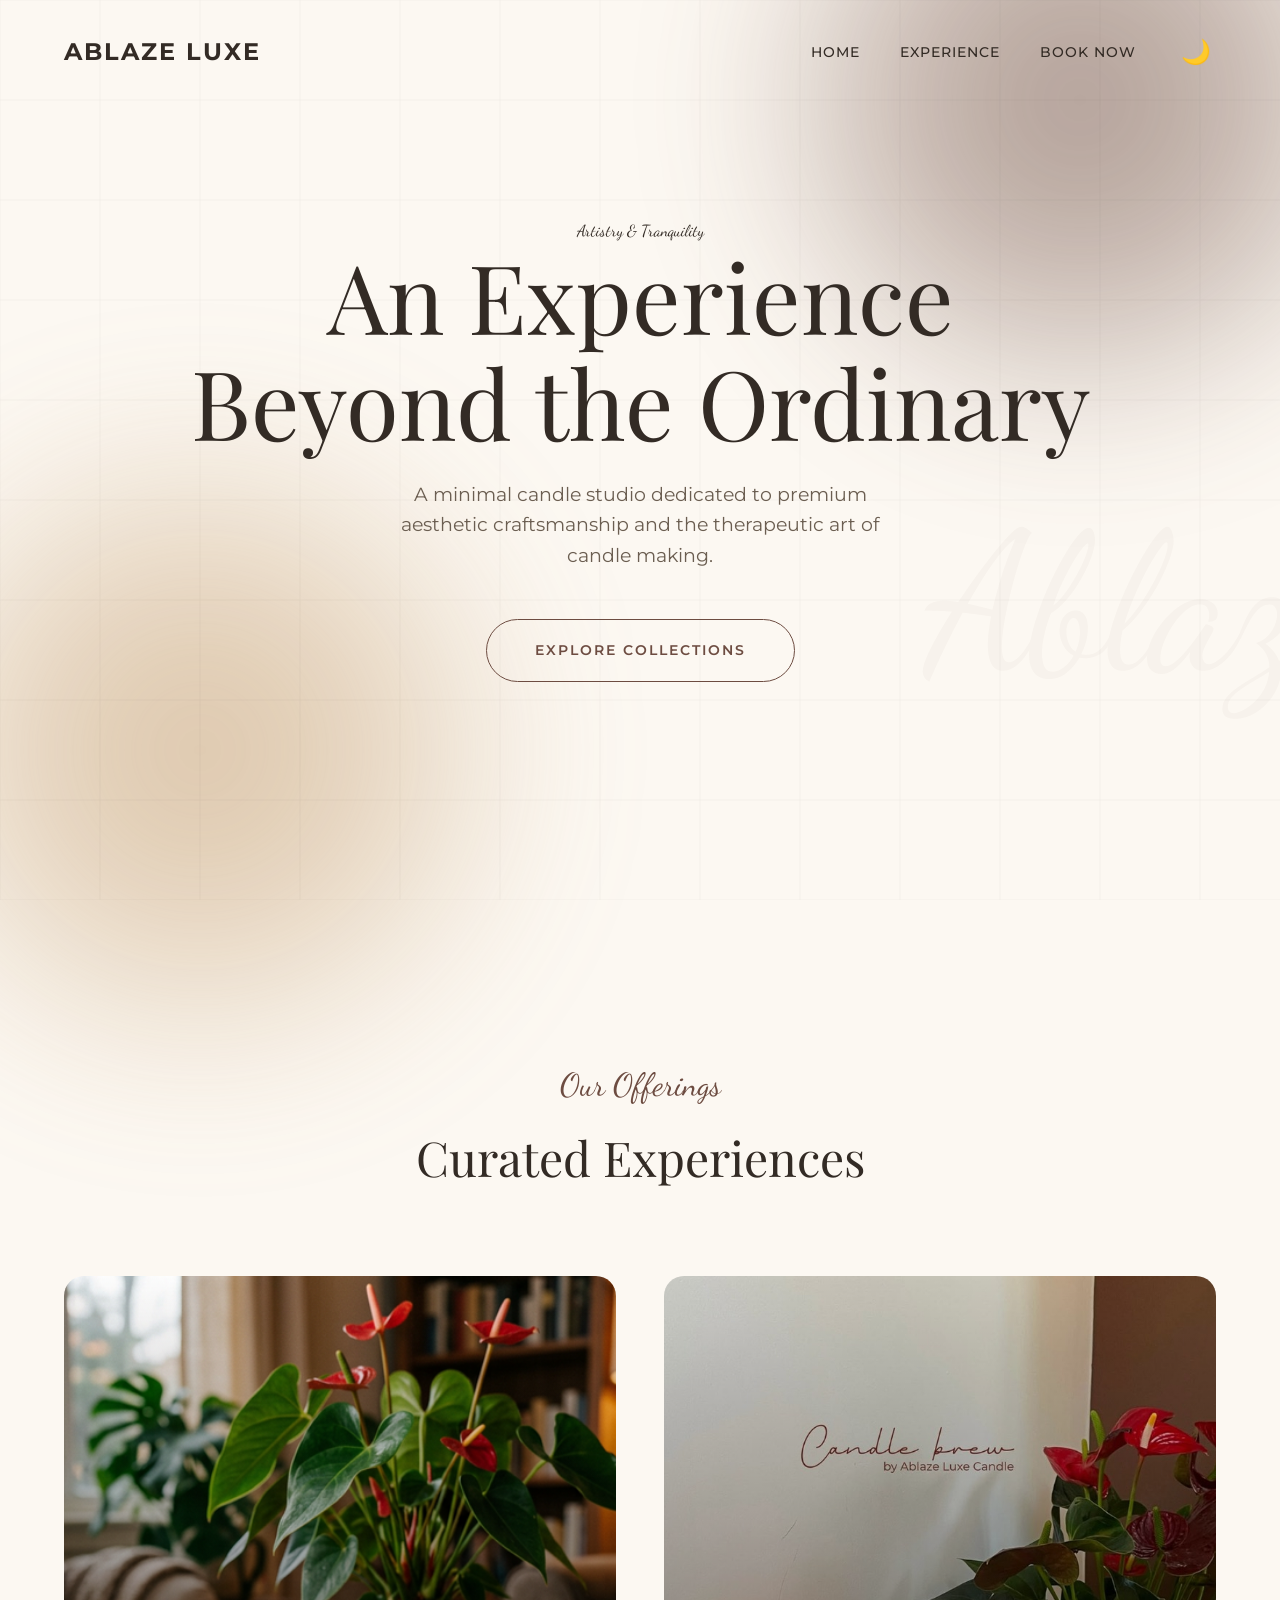
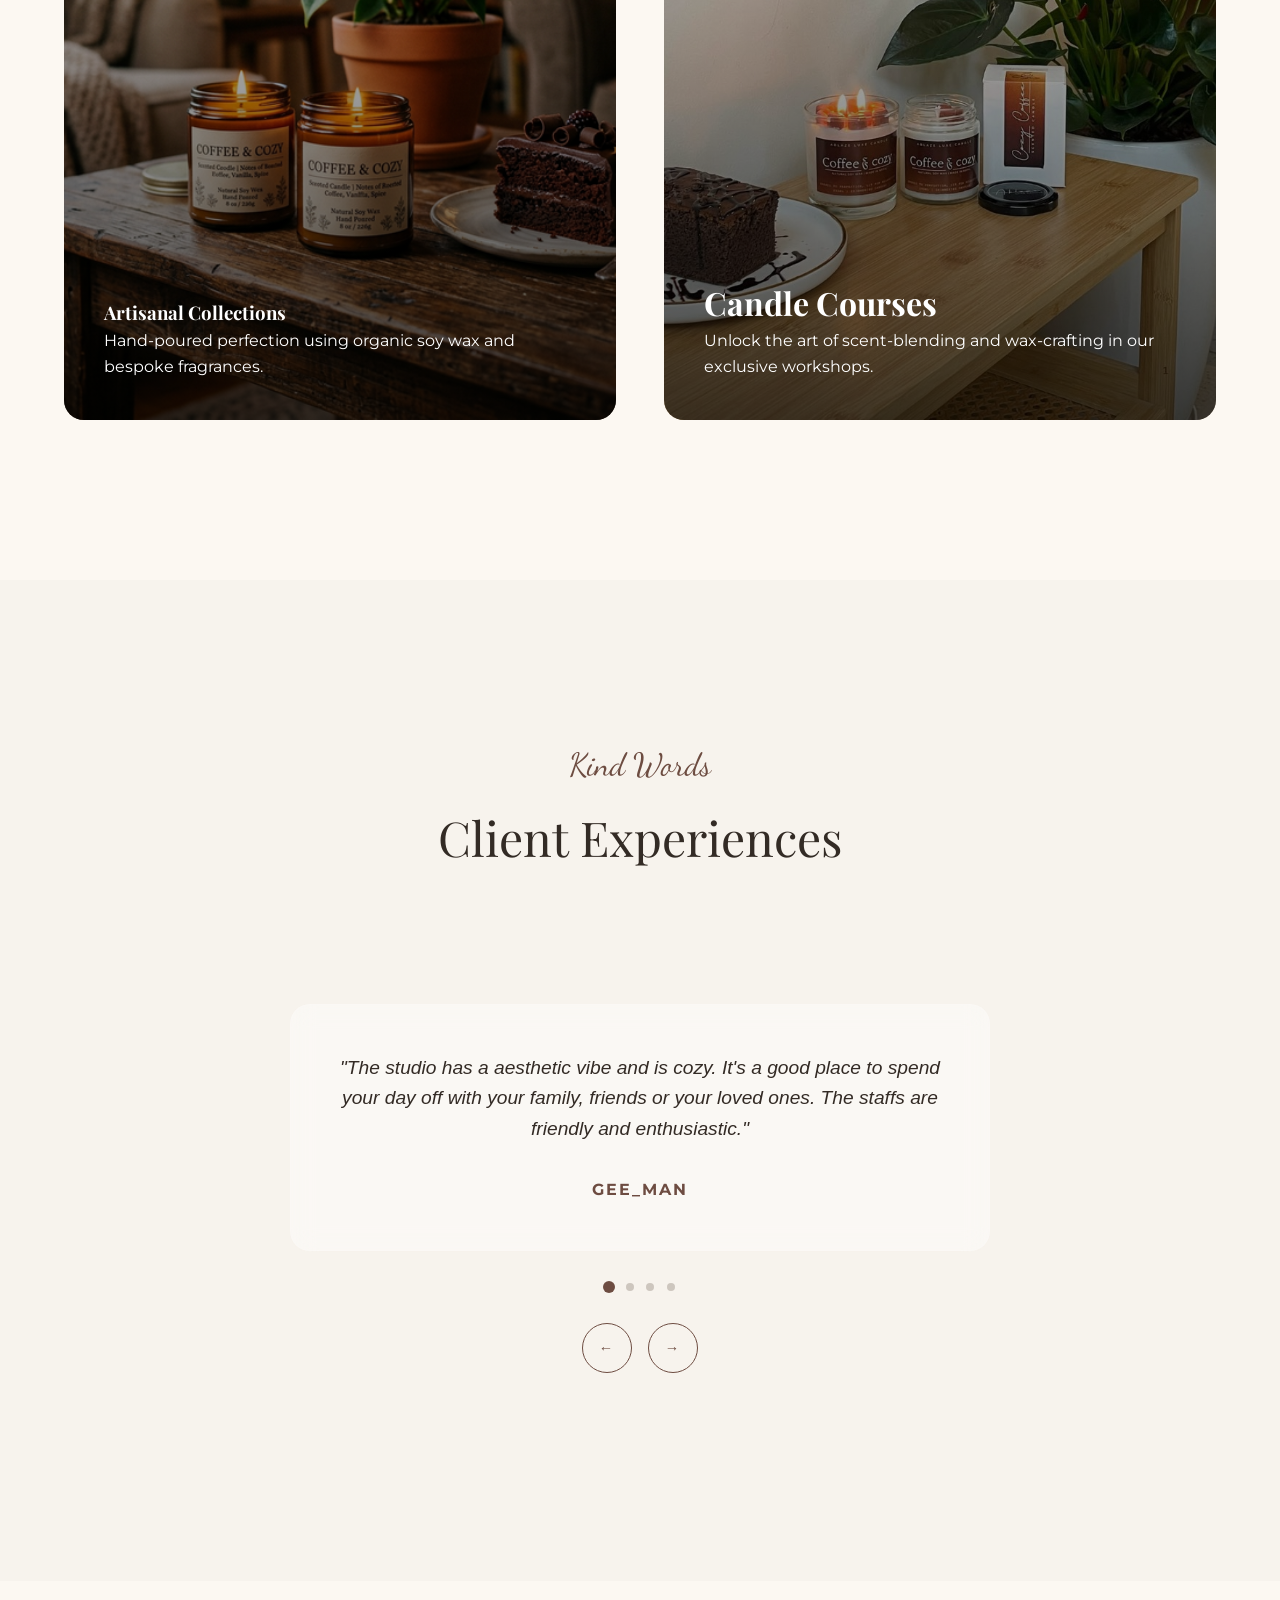
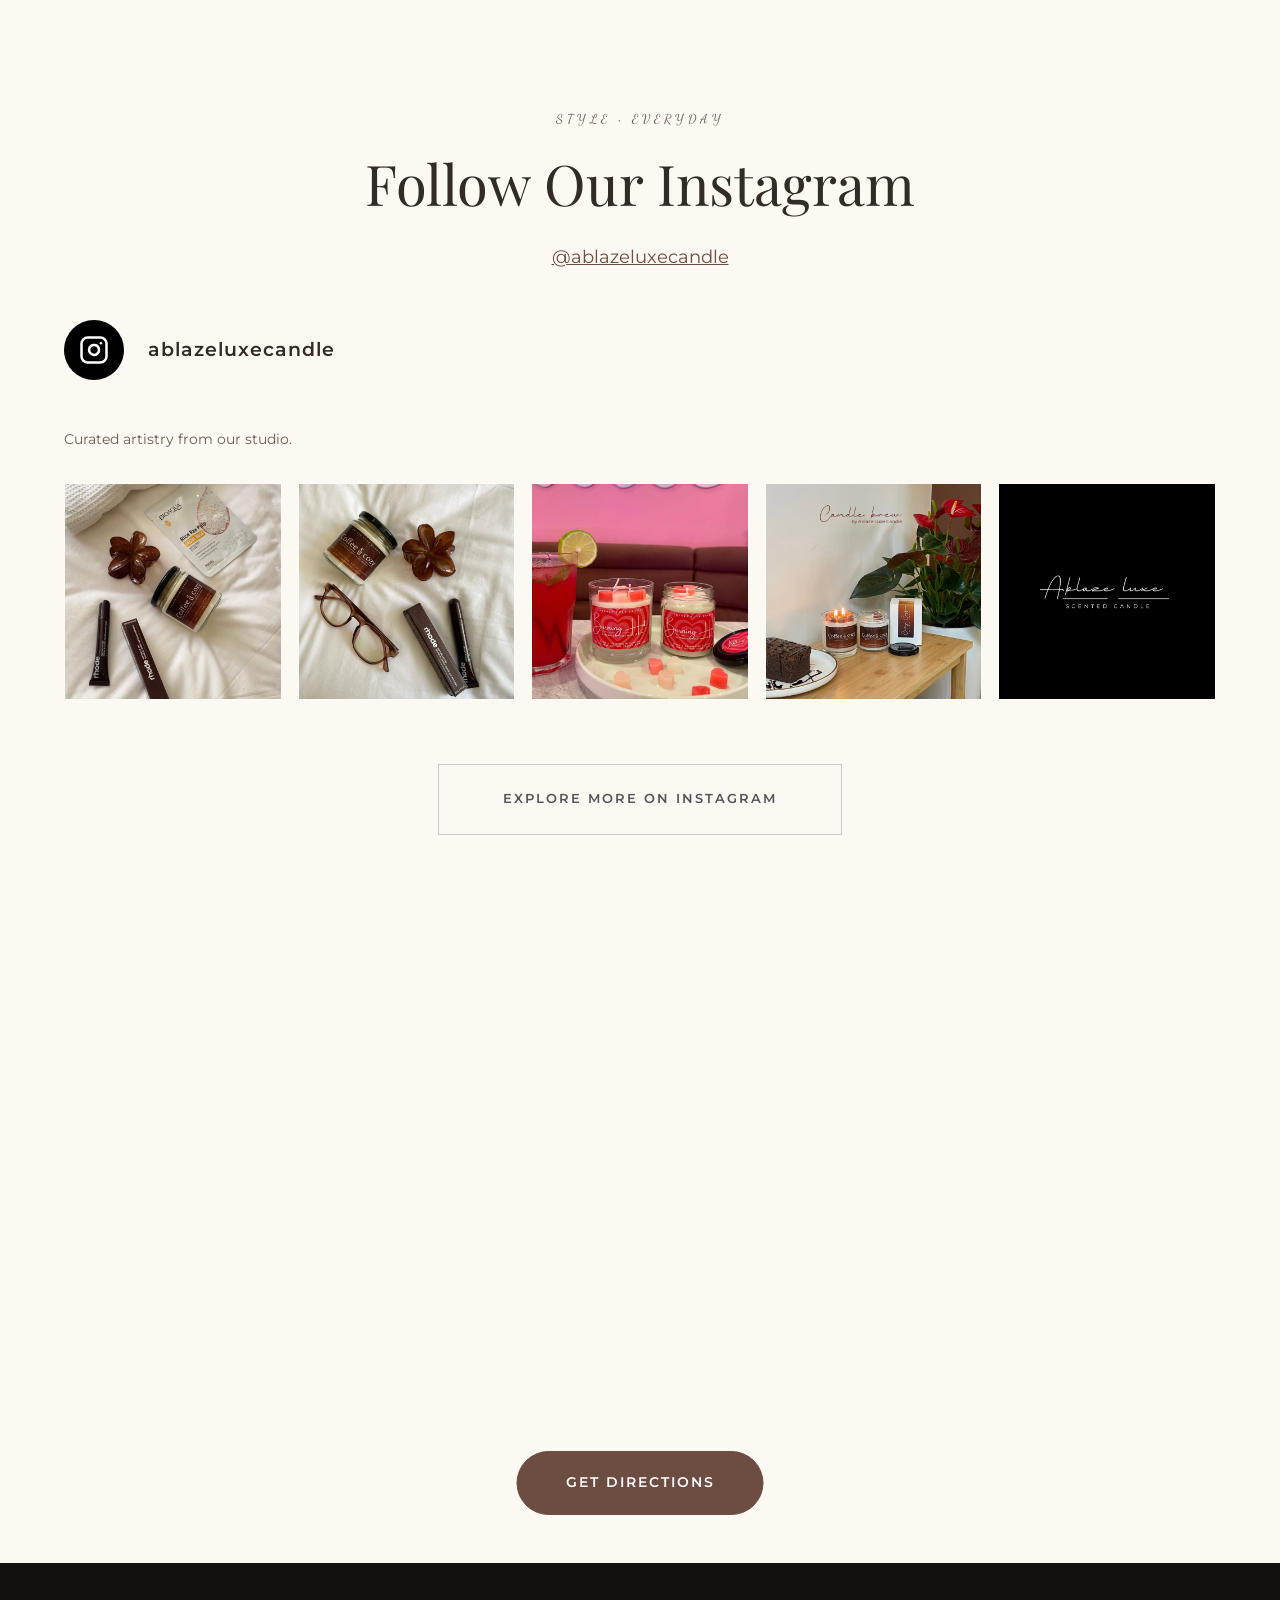
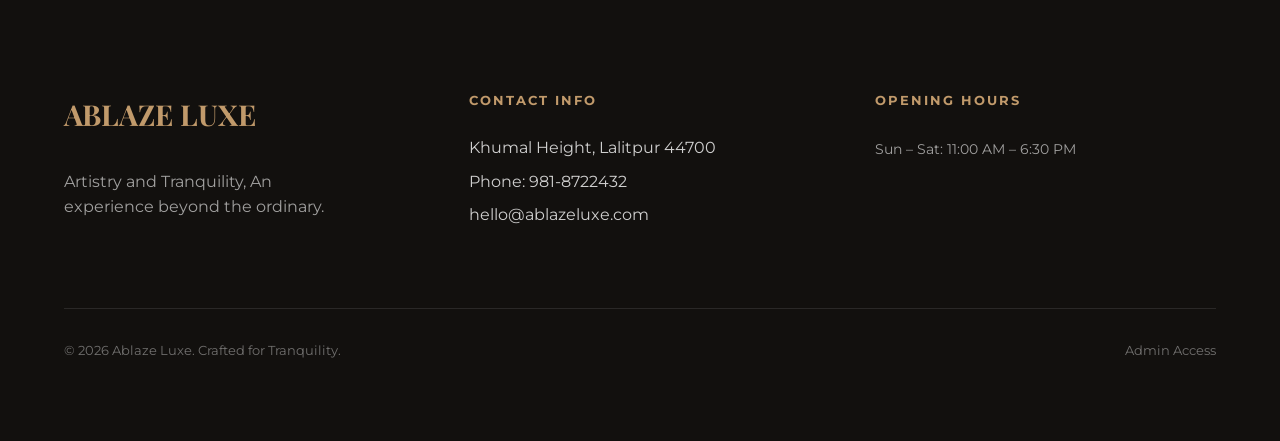
==== commit a2c181a3: "made more changes" ====
--- a/templates/index.html
+++ b/templates/index.html
@@ -19,7 +19,7 @@
         <ul class="nav-links">
             <li><a href="#hero">Home</a></li>
             <li><a href="#services">Experience</a></li>
-            <li><a href="#booking">Book Now</a></li>
+            <li><a href="/booking">Book Now</a></li>
             <li><button id="theme-toggle" aria-label="Toggle Theme">🌙</button></li>
         </ul>
     </nav>
@@ -102,6 +102,47 @@
         </div>
     </section>
 
+    <section id="instagram" style="background: var(--light-bg); width: 100vw; max-width: none; padding: 8rem 5%;">
+        <div class="section-header reveal" style="margin-bottom: 3rem;">
+            <span style="font-size: 0.8rem; text-transform: uppercase; letter-spacing: 4px; color: var(--text-muted);">Style • Everyday</span>
+            <h2 style="font-size: 3.5rem;">Follow Our Instagram</h2>
+            <a href="https://www.instagram.com/ablazeluxecandle?utm_source=ig_web_button_share_sheet&igsh=ZDNlZDc0MzIxNw==" target="_blank" style="text-decoration: underline; color: var(--primary); font-size: 1.1rem; margin-top: 1rem; display: inline-block;">@ablazeluxecandle</a>
+        </div>
+        
+        <div class="reveal" style="width: 100%; max-width: 1200px; margin: 0 auto;">
+            <div style="display: flex; align-items: center; gap: 1.5rem; margin-bottom: 3rem;">
+                <div style="width: 60px; height: 60px; background: black; border-radius: 50%; display: flex; align-items: center; justify-content: center; color: white;">
+                    <svg width="30" height="30" viewBox="0 0 24 24" fill="none" stroke="currentColor" stroke-width="2" stroke-linecap="round" stroke-linejoin="round"><rect x="2" y="2" width="20" height="20" rx="5" ry="5"></rect><path d="M16 11.37A4 4 0 1 1 12.63 8 4 4 0 0 1 16 11.37z"></path><line x1="17.5" y1="6.5" x2="17.51" y2="6.5"></line></svg>
+                </div>
+                <span style="font-weight: 600; font-size: 1.2rem; letter-spacing: 1px;">ablazeluxecandle</span>
+            </div>
+
+            <p style="color: var(--text-muted); font-size: 0.9rem; margin-bottom: 2rem;">Loading your latest artistry...</p>
+            
+            <div style="display: grid; grid-template-columns: repeat(auto-fill, minmax(200px, 1fr)); gap: 1rem; margin-bottom: 4rem;">
+                <div class="glass" style="aspect-ratio: 1/1; overflow: hidden; border-radius: 0; padding: 0;">
+                    <img src="/static/images/insta1.png" style="width: 100%; height: 100%; object-fit: cover; transition: transform 0.5s;" onmouseover="this.style.transform='scale(1.1)'" onmouseout="this.style.transform='scale(1)'">
+                </div>
+                <div class="glass" style="aspect-ratio: 1/1; overflow: hidden; border-radius: 0; padding: 0;">
+                    <img src="/static/images/insta2.png" style="width: 100%; height: 100%; object-fit: cover; transition: transform 0.5s;" onmouseover="this.style.transform='scale(1.1)'" onmouseout="this.style.transform='scale(1)'">
+                </div>
+                <div class="glass" style="aspect-ratio: 1/1; overflow: hidden; border-radius: 0; padding: 0;">
+                    <img src="/static/images/insta3.png" style="width: 100%; height: 100%; object-fit: cover; transition: transform 0.5s;" onmouseover="this.style.transform='scale(1.1)'" onmouseout="this.style.transform='scale(1)'">
+                </div>
+                <div class="glass" style="aspect-ratio: 1/1; overflow: hidden; border-radius: 0; padding: 0;">
+                    <img src="/static/images/insta4.png" style="width: 100%; height: 100%; object-fit: cover; transition: transform 0.5s;" onmouseover="this.style.transform='scale(1.1)'" onmouseout="this.style.transform='scale(1)'">
+                </div>
+                <div class="glass" style="aspect-ratio: 1/1; overflow: hidden; border-radius: 0; padding: 0;">
+                    <img src="/static/images/insta5.png" style="width: 100%; height: 100%; object-fit: cover; transition: transform 0.5s;" onmouseover="this.style.transform='scale(1.1)'" onmouseout="this.style.transform='scale(1)'">
+                </div>
+            </div>
+
+            <div style="text-align: center;">
+                <a href="https://www.instagram.com/ablazeluxecandle?utm_source=ig_web_button_share_sheet&igsh=ZDNlZDc0MzIxNw==" target="_blank" class="btn" style="border-radius: 0; padding: 1.5rem 4rem; border-color: #ccc; font-size: 0.8rem; color: #555;">EXPLORE MORE ON INSTAGRAM</a>
+            </div>
+        </div>
+    </section>
+
     <section id="location">
         <div class="map-container reveal">
             <iframe src="https://www.google.com/maps/embed?pb=!1m18!1m12!1m3!1d3533.9527231346274!2d85.3282961752519!3d27.656934376211435!2m3!1f0!2f0!3f0!3m2!1i1024!2i768!4f13.1!3m3!1m2!1s0x39eb17680e13efe7%3A0xef4968a3a615b024!2sAblaze%20Luxe%20Candle!5e0!3m2!1sen!2snp!4v1773405665651!5m2!1sen!2snp" width="100%" height="100%" style="border:0; filter: grayscale(1) invert(var(--map-invert)); opacity: 0.8;" allowfullscreen="" loading="lazy"></iframe>
@@ -126,8 +167,7 @@
             <div>
                 <h4 style="letter-spacing: 2px; text-transform: uppercase; font-size: 0.8rem; margin-bottom: 1.5rem; color: var(--secondary);">Opening Hours</h4>
                 <p style="color: rgba(255,255,255,0.6); font-size: 0.9rem; line-height: 2;">
-                    Tues – Sun: 11:00 AM – 6:30 PM<br>
-                    Mon: Closed
+                    Sun – Sat: 11:00 AM – 6:30 PM
                 </p>
             </div>
         </div>
--- a/static/css/style.css
+++ b/static/css/style.css
@@ -63,6 +63,8 @@
     -webkit-backdrop-filter: blur(var(--blur));
     border: 1px solid rgba(255, 255, 255, 0.1);
     border-radius: 20px;
+    z-index: 1;
+    position: relative;
 }
 
 .blob {
@@ -70,7 +72,7 @@
     width: 600px;
     height: 600px;
     filter: blur(80px);
-    z-index: -1;
+    z-index: -2;
     opacity: 0.6;
     border-radius: 50%;
     pointer-events: none;
@@ -365,6 +367,14 @@
     color: white;
 }
 
+.service-card {
+    position: relative;
+    z-index: 2;
+    overflow: hidden;
+    border-radius: 20px;
+    display: block;
+}
+
 .service-card:hover { transform: translateY(-15px); }
 .service-card:hover .service-img { transform: scale(1.1); }
 
@@ -405,6 +415,6 @@
     left: 0;
     width: 100vw;
     height: 100vh;
-    z-index: 9999;
+    z-index: -1;
     pointer-events: none;
 }
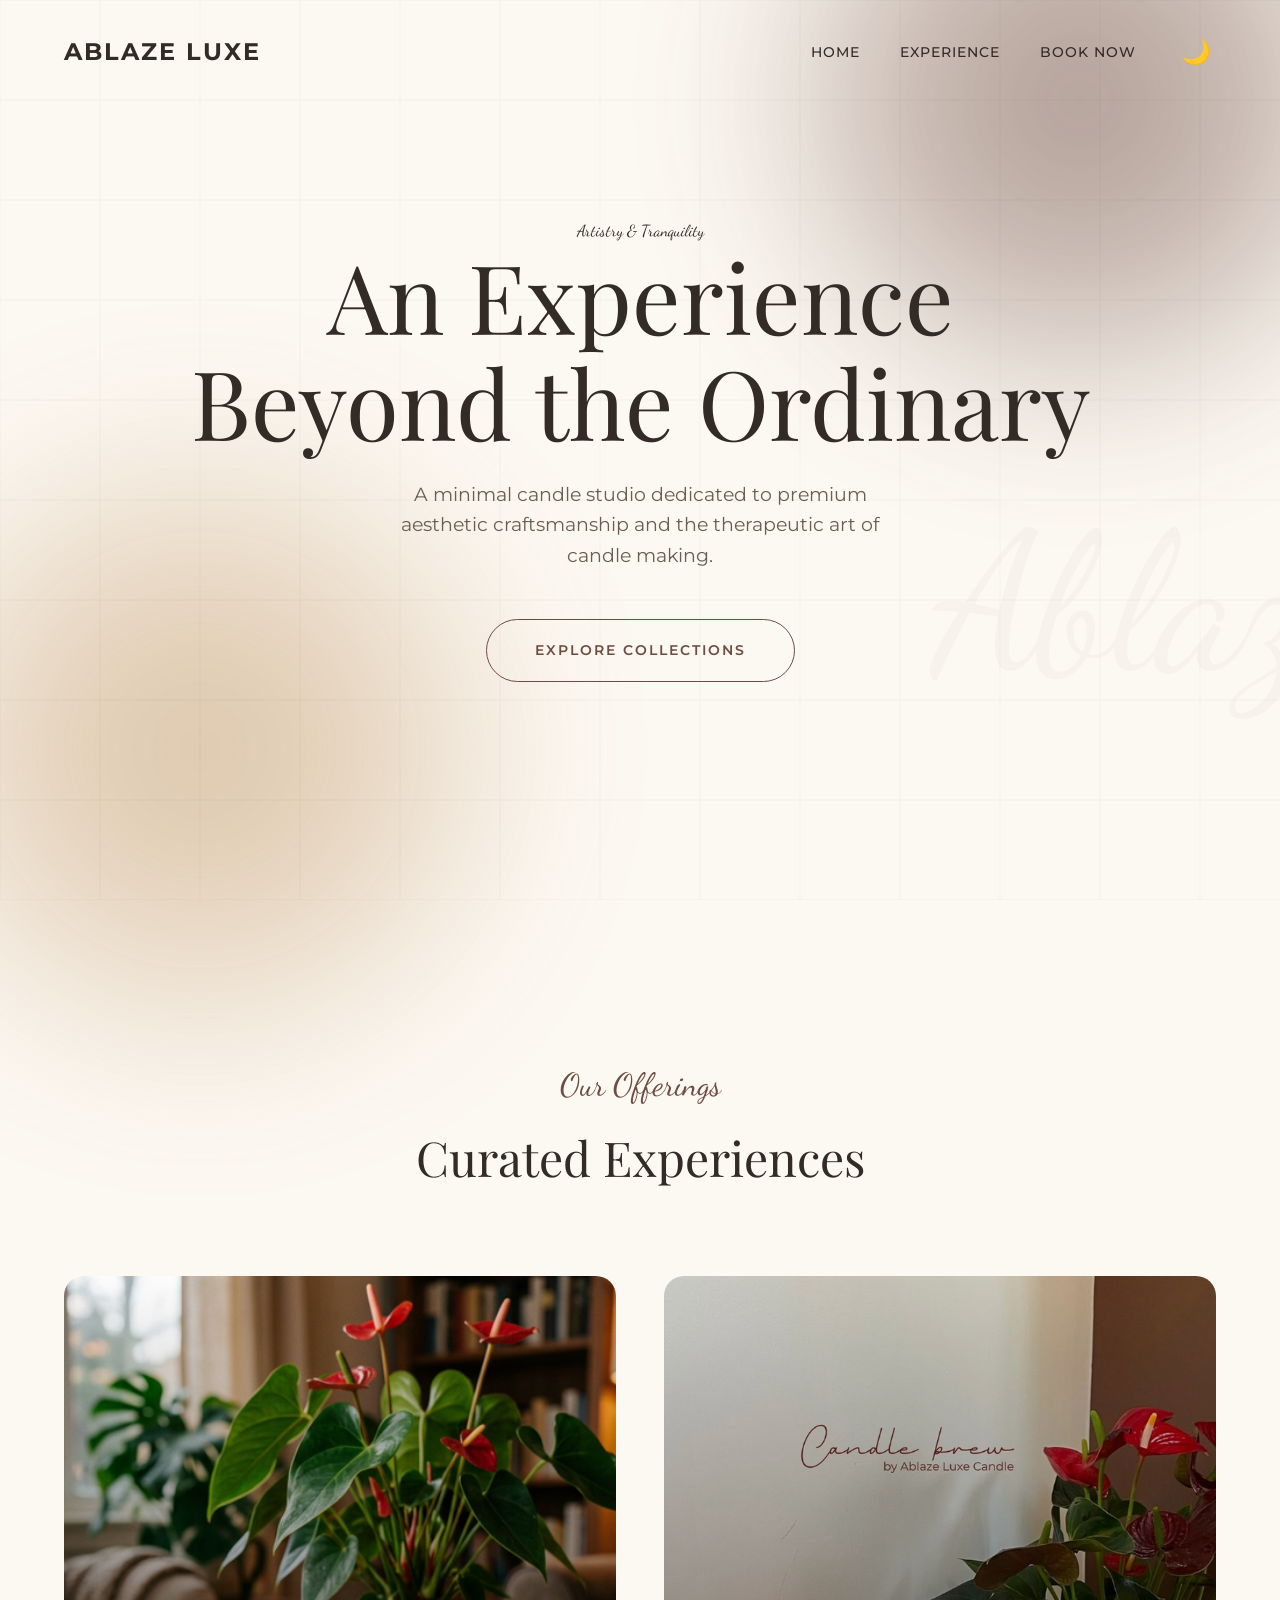
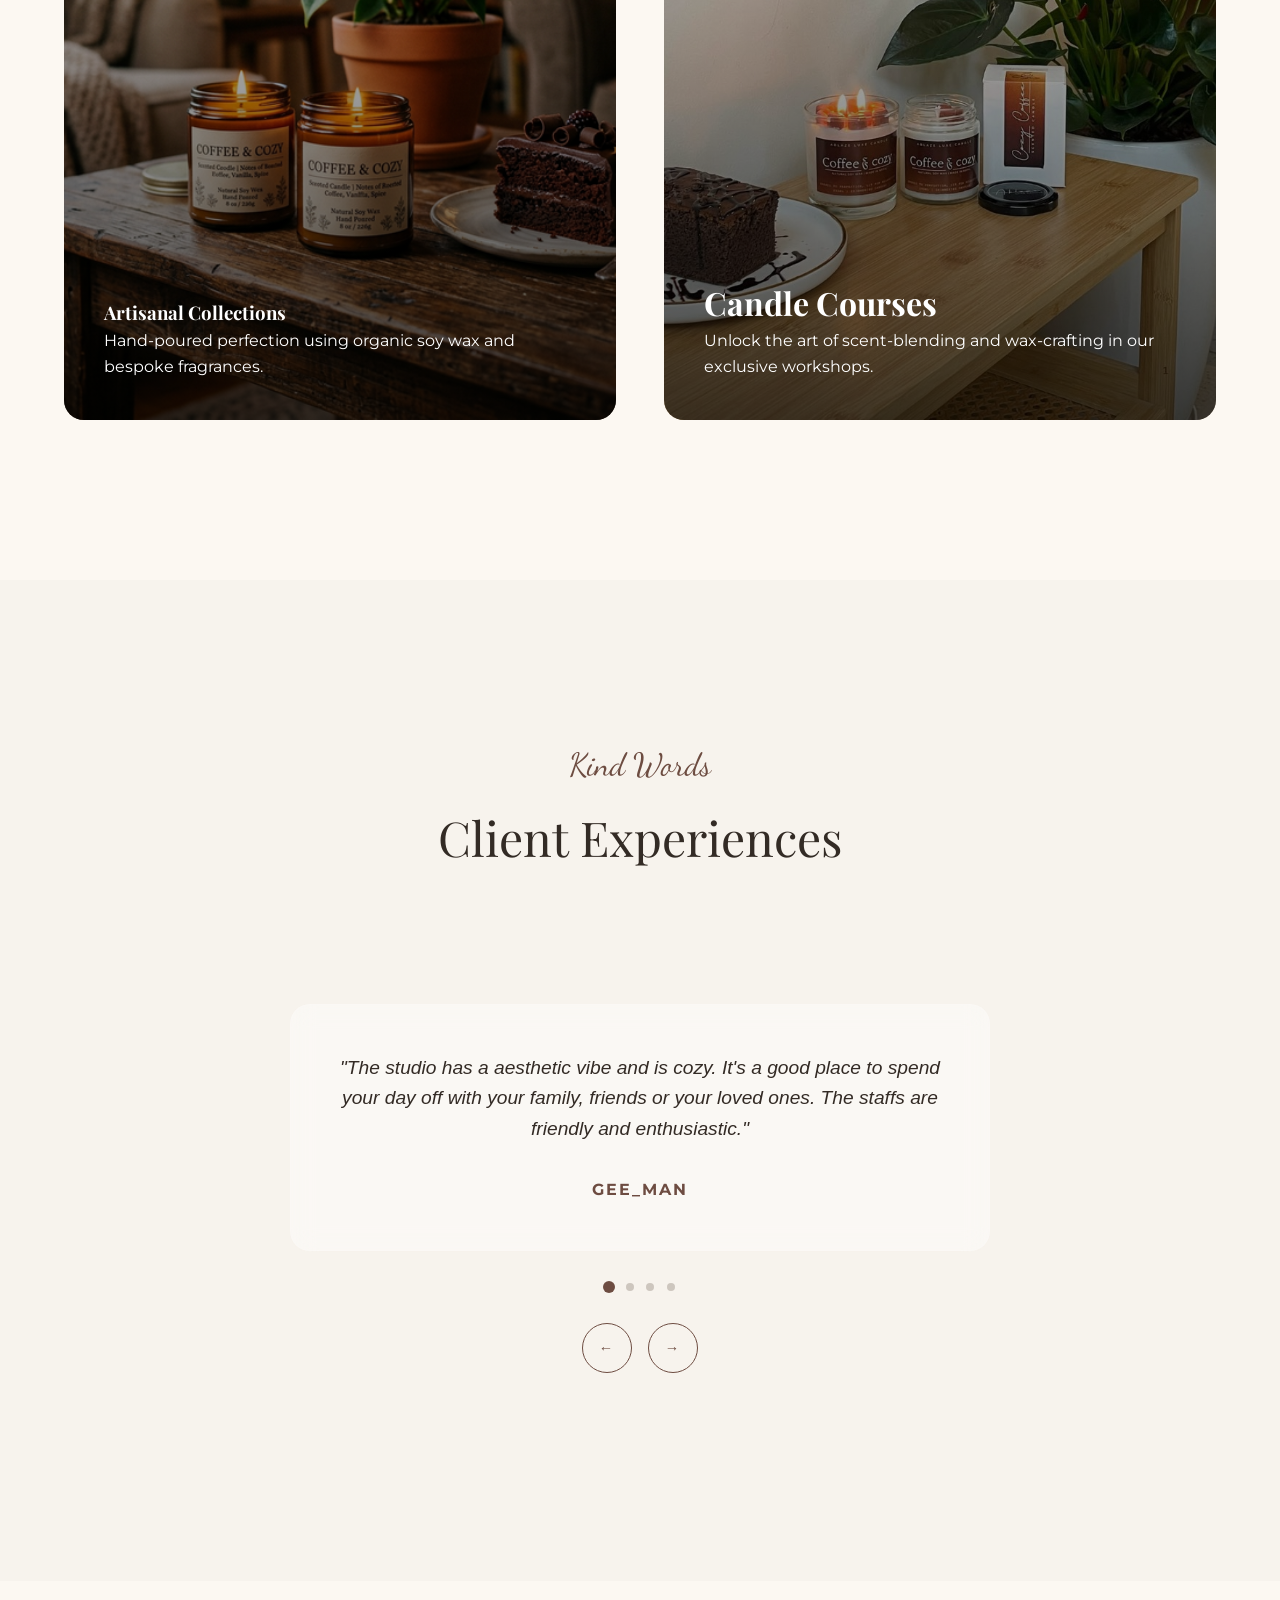
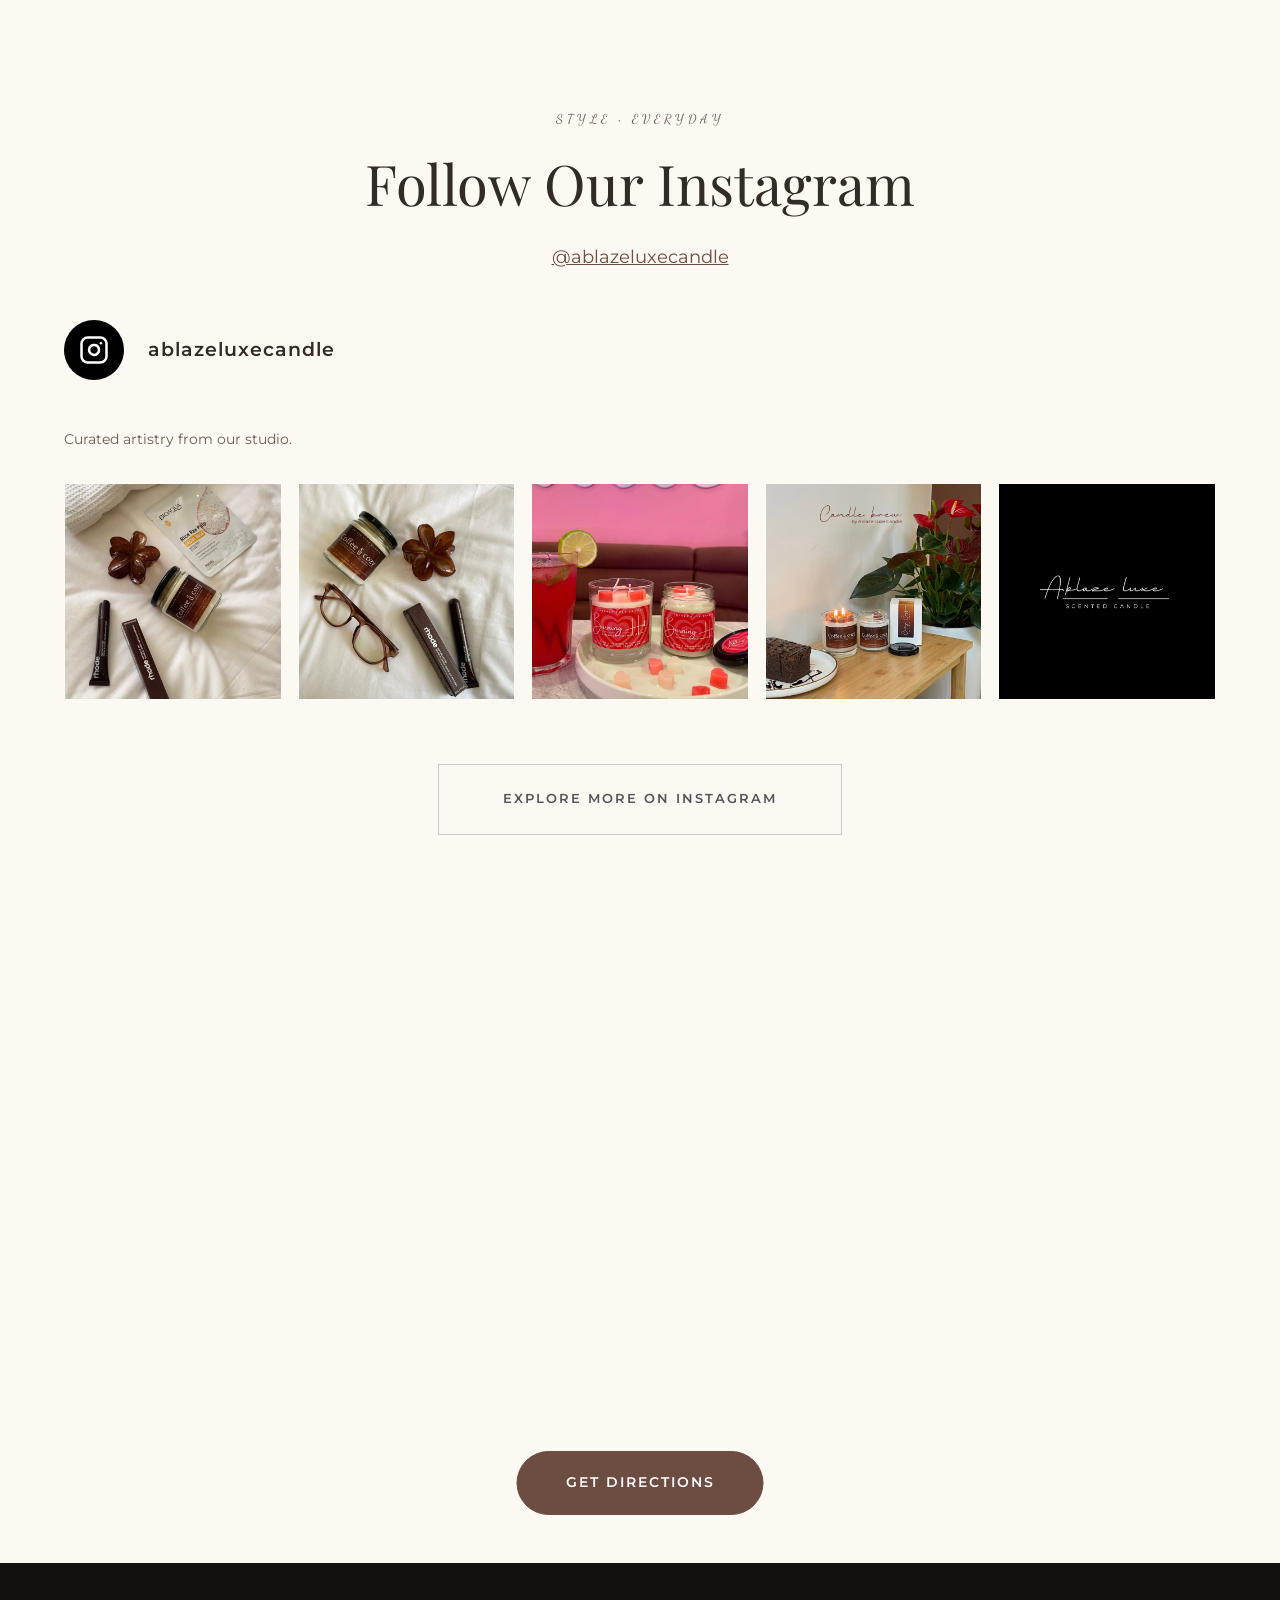
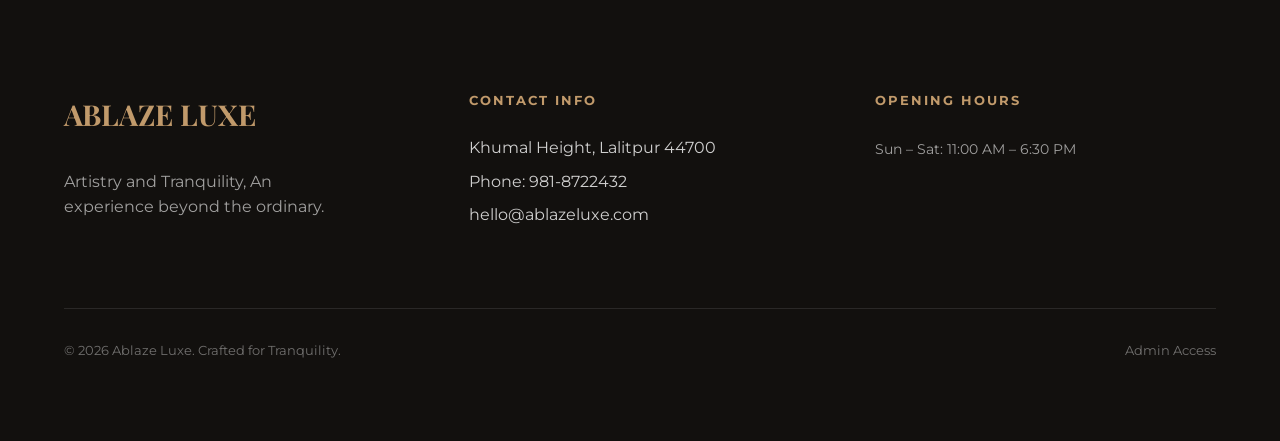
==== commit 5af50b5a: "added favicon" ====
--- a/templates/index.html
+++ b/templates/index.html
@@ -7,6 +7,7 @@
     <meta name="description" content="Experience the art of artisanal scent with Ablaze Luxe. Premium candles and workshops.">
     <link href="https://fonts.googleapis.com/css2?family=Montserrat:wght@300;400;500;600;700&family=Playfair+Display:wght@400;700&family=Dancing+Script:wght@400;700&display=swap" rel="stylesheet">
     <link rel="stylesheet" href="/static/css/style.css">
+    <link rel="icon" type="image/png" href="/static/images/logo.png">
 </head>
 <body>
     <canvas id="warp-canvas"></canvas>
